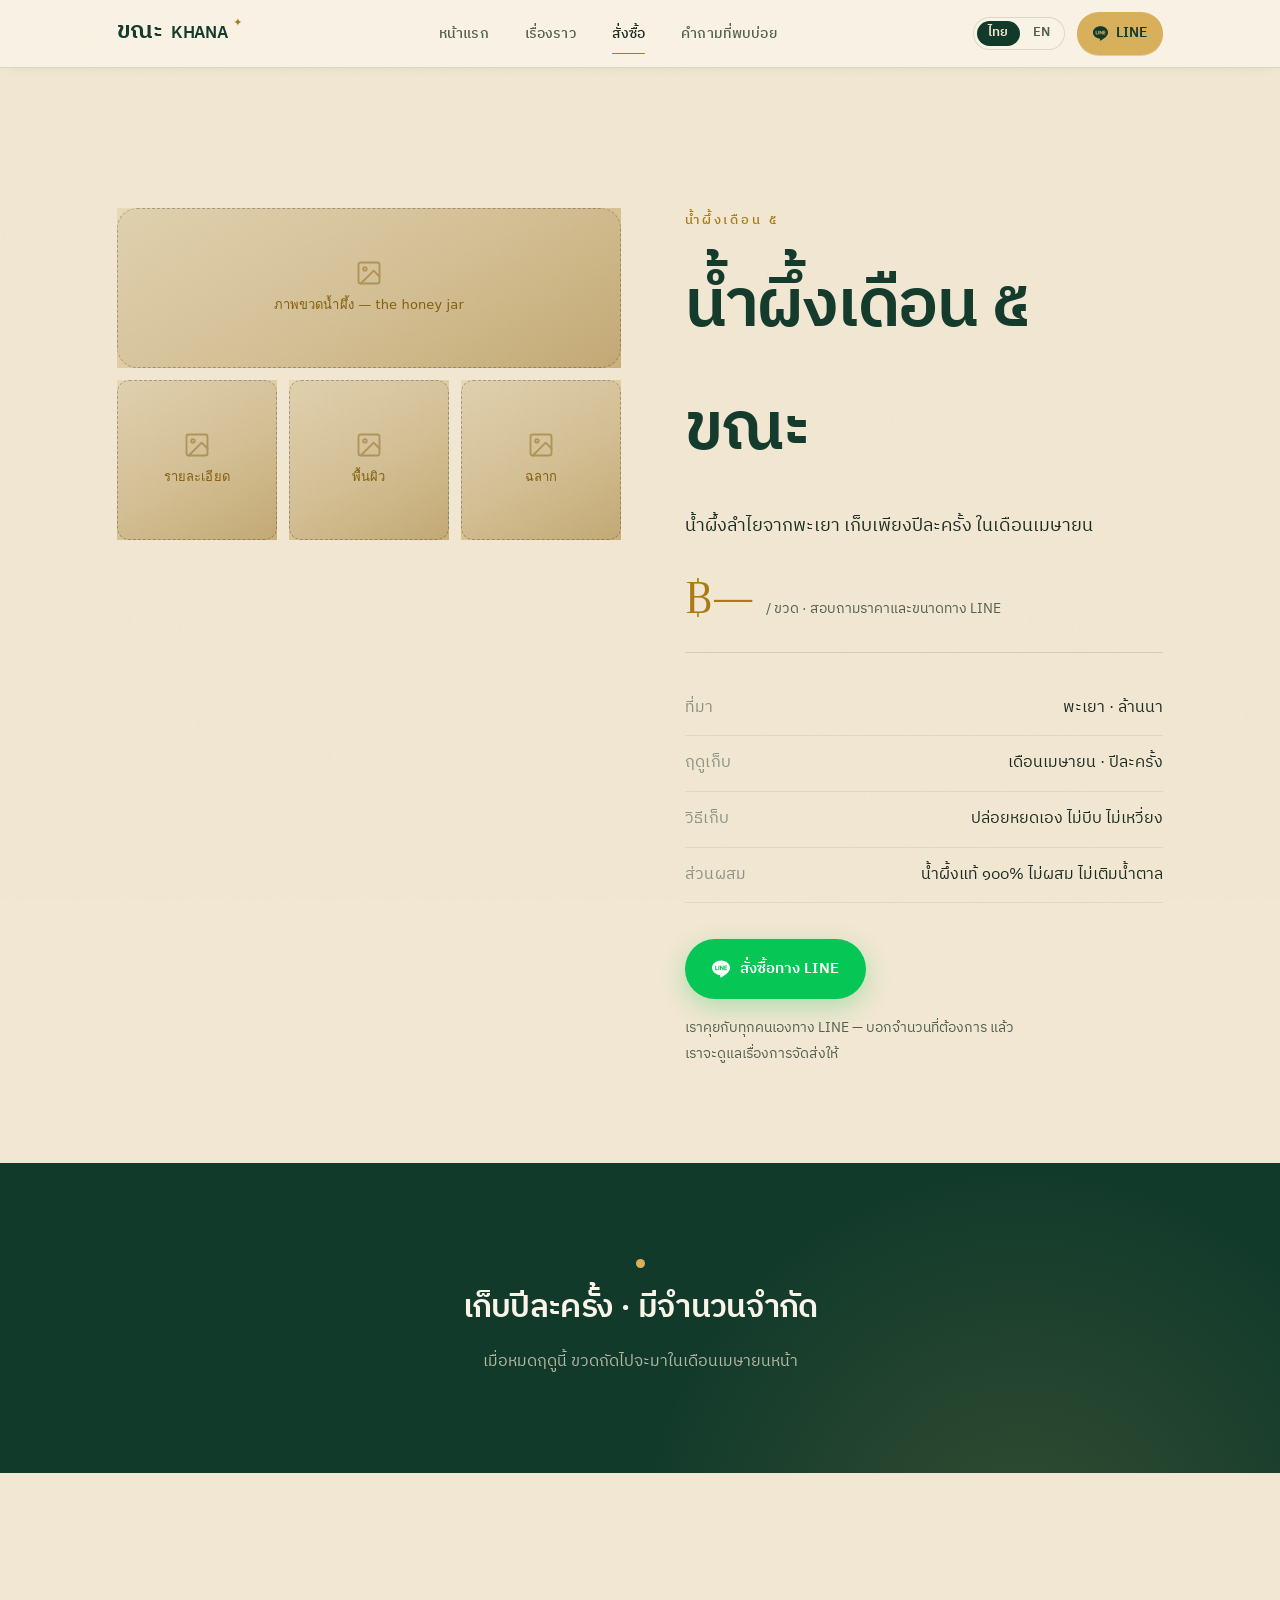
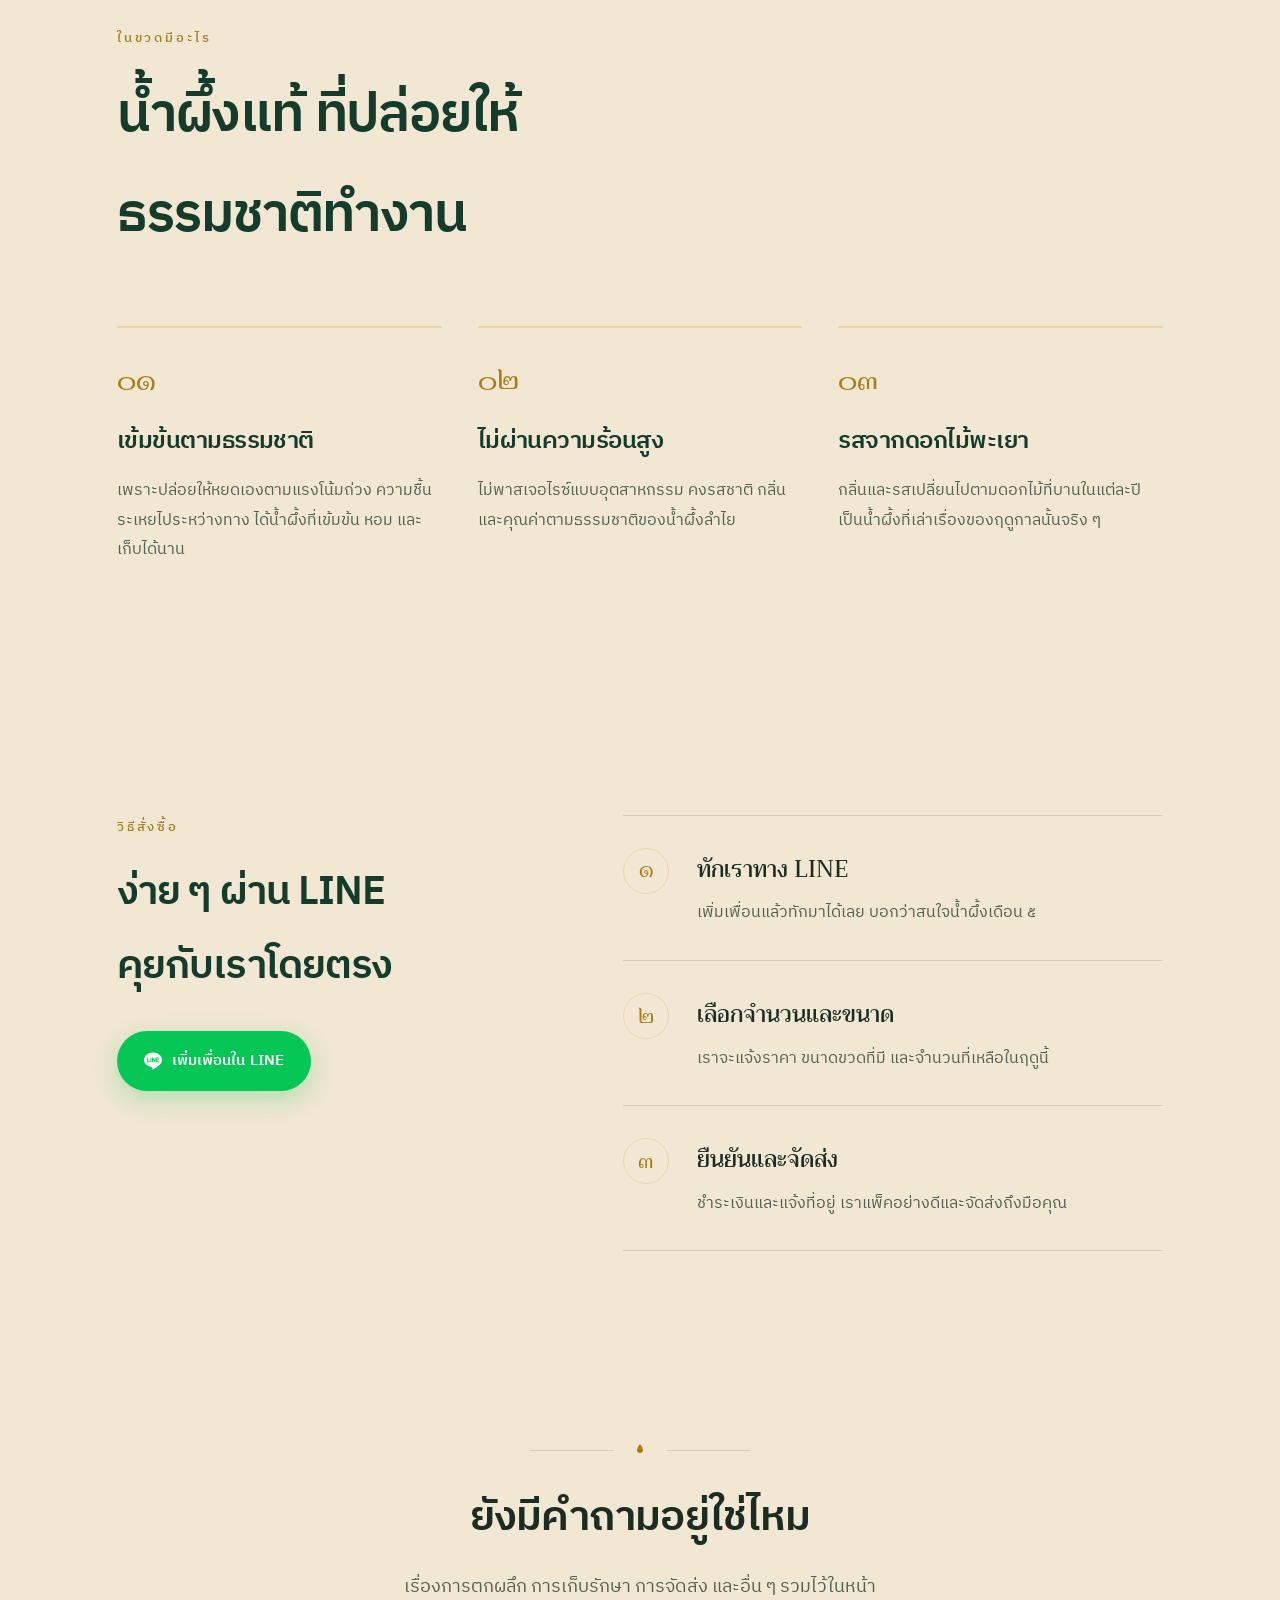
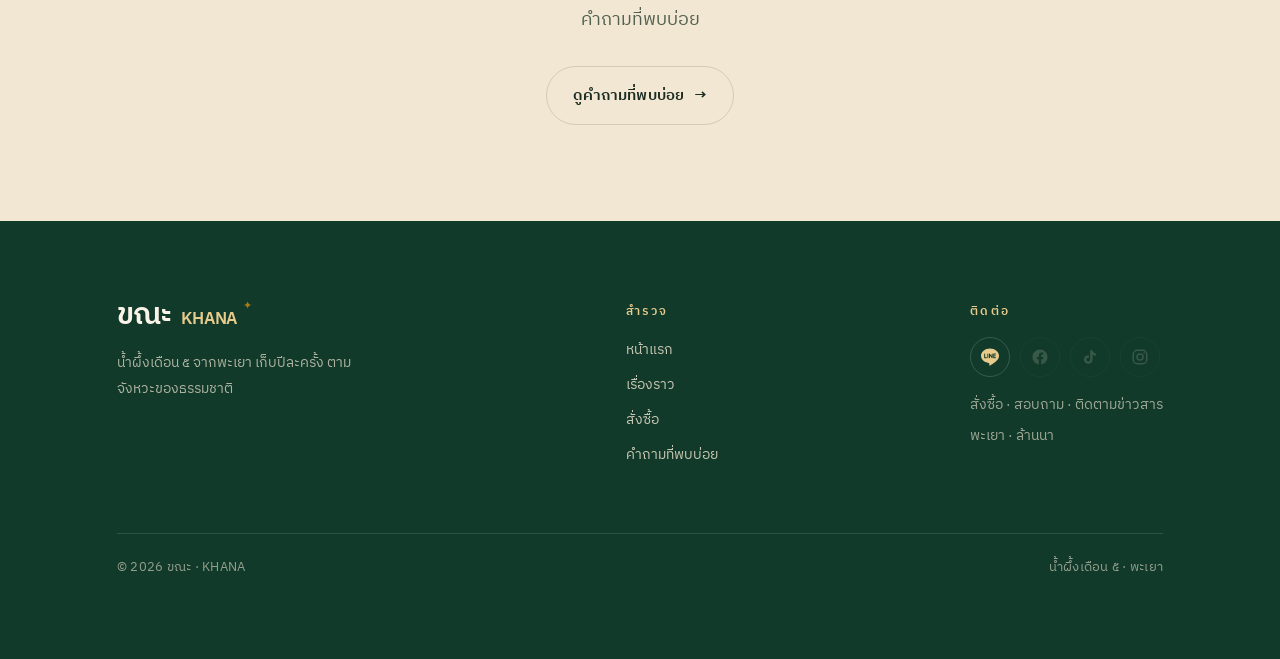
==== buy.html @ 100e1d92 "Add files via upload" ====
<!DOCTYPE html>
<html lang="th">
<head>
<meta charset="UTF-8">
<meta name="viewport" content="width=device-width, initial-scale=1.0">
<title>สั่งซื้อ · ขณะ KHANA — น้ำผึ้งเดือน ๕</title>
<meta name="description" content="สั่งซื้อน้ำผึ้งเดือน ๕ จากพะเยา เก็บปีละครั้ง มีจำนวนจำกัด สั่งซื้อทาง LINE">
<link rel="preconnect" href="https://fonts.googleapis.com">
<link rel="preconnect" href="https://fonts.gstatic.com" crossorigin>
<link href="https://fonts.googleapis.com/css2?family=Trirong:ital,wght@0,300;0,400;0,500;0,600;1,300;1,400&family=IBM+Plex+Sans+Thai:wght@300;400;500;600&family=Charmonman:wght@400;700&display=swap" rel="stylesheet">
<link rel="stylesheet" href="khana.css?v=7">
<script>(function(){try{var l=localStorage.getItem('khana-lang')||'th';document.documentElement.classList.add('lang-'+l);document.documentElement.lang=l;}catch(e){document.documentElement.classList.add('lang-th');}var _d=document.documentElement;_d.setAttribute('data-warmth','crafted');_d.setAttribute('data-voice','modern');if(!matchMedia('(prefers-reduced-motion: reduce)').matches){_d.className+=' pre';}})();</script>
<script src="image-slot.js"></script>
</head>
<body>

<!-- ───────────── Nav ───────────── -->
<header class="nav">
  <div class="nav__inner">
    <a class="brand" href="index.html" aria-label="ขณะ KHANA">
      <span class="brand__th">ขณะ</span>
      <span class="brand__en">KHANA</span>
      <span class="brand__spark" aria-hidden="true">✦</span>
    </a>

    <nav class="nav__links" aria-label="เมนูหลัก">
      <a class="nav__link" href="index.html"><span data-l="th">หน้าแรก</span><span data-l="en">Home</span></a>
      <a class="nav__link" href="story.html"><span data-l="th">เรื่องราว</span><span data-l="en">Story</span></a>
      <a class="nav__link" href="buy.html" aria-current="page"><span data-l="th">สั่งซื้อ</span><span data-l="en">Shop</span></a>
      <a class="nav__link" href="faq.html"><span data-l="th">คำถามที่พบบ่อย</span><span data-l="en">FAQ</span></a>
      <a class="nav__cta nav__cta--drawer" href="https://lin.ee/WtDLn9H" target="_blank" rel="noopener noreferrer">
        <svg width="15" height="15" viewBox="0 0 24 24" fill="currentColor" aria-hidden="true"><path d="M19.365 9.863c.349 0 .63.285.63.631 0 .345-.281.63-.63.63H17.61v1.125h1.755c.349 0 .63.283.63.63 0 .344-.281.629-.63.629h-2.386c-.345 0-.627-.285-.627-.63V8.108c0-.345.282-.63.63-.63h2.386c.346 0 .627.285.627.63 0 .349-.281.63-.63.63H17.61v1.125h1.755zm-3.855 3.016c0 .27-.174.51-.432.596-.064.021-.133.031-.199.031-.211 0-.391-.09-.51-.25l-2.443-3.317v2.94c0 .344-.279.629-.631.629-.346 0-.626-.285-.626-.629V8.108c0-.27.173-.51.43-.595.06-.023.136-.033.194-.033.195 0 .375.104.495.254l2.462 3.33V8.108c0-.345.282-.63.63-.63.345 0 .63.285.63.63v4.771zm-5.741 0c0 .344-.282.629-.631.629-.345 0-.627-.285-.627-.629V8.108c0-.345.282-.63.63-.63.346 0 .628.285.628.63v4.771zm-2.466.629H4.917c-.345 0-.63-.285-.63-.629V8.108c0-.345.285-.63.63-.63.348 0 .63.285.63.63v4.141h1.756c.348 0 .629.283.629.63 0 .344-.282.629-.629.629M24 10.314C24 4.943 18.615.572 12 .572S0 4.943 0 10.314c0 4.811 4.27 8.842 10.035 9.608.391.082.923.258 1.058.59.12.301.079.766.038 1.08l-.164 1.02c-.045.301-.24 1.186 1.049.645 1.291-.539 6.916-4.078 9.436-6.975C23.176 14.393 24 12.458 24 10.314"/></svg>
        LINE
      </a>
    </nav>

    <div class="nav__right">
      <div class="langtog" role="group" aria-label="เลือกภาษา / Language">
        <button class="langtog__btn" type="button" data-setlang="th" aria-pressed="true">ไทย</button>
        <button class="langtog__btn" type="button" data-setlang="en" aria-pressed="false">EN</button>
      </div>
      <a class="nav__cta nav__cta--bar" href="https://lin.ee/WtDLn9H" target="_blank" rel="noopener noreferrer">
        <svg width="15" height="15" viewBox="0 0 24 24" fill="currentColor" aria-hidden="true"><path d="M19.365 9.863c.349 0 .63.285.63.631 0 .345-.281.63-.63.63H17.61v1.125h1.755c.349 0 .63.283.63.63 0 .344-.281.629-.63.629h-2.386c-.345 0-.627-.285-.627-.63V8.108c0-.345.282-.63.63-.63h2.386c.346 0 .627.285.627.63 0 .349-.281.63-.63.63H17.61v1.125h1.755zm-3.855 3.016c0 .27-.174.51-.432.596-.064.021-.133.031-.199.031-.211 0-.391-.09-.51-.25l-2.443-3.317v2.94c0 .344-.279.629-.631.629-.346 0-.626-.285-.626-.629V8.108c0-.27.173-.51.43-.595.06-.023.136-.033.194-.033.195 0 .375.104.495.254l2.462 3.33V8.108c0-.345.282-.63.63-.63.345 0 .63.285.63.63v4.771zm-5.741 0c0 .344-.282.629-.631.629-.345 0-.627-.285-.627-.629V8.108c0-.345.282-.63.63-.63.346 0 .628.285.628.63v4.771zm-2.466.629H4.917c-.345 0-.63-.285-.63-.629V8.108c0-.345.285-.63.63-.63.348 0 .63.285.63.63v4.141h1.756c.348 0 .629.283.629.63 0 .344-.282.629-.629.629M24 10.314C24 4.943 18.615.572 12 .572S0 4.943 0 10.314c0 4.811 4.27 8.842 10.035 9.608.391.082.923.258 1.058.59.12.301.079.766.038 1.08l-.164 1.02c-.045.301-.24 1.186 1.049.645 1.291-.539 6.916-4.078 9.436-6.975C23.176 14.393 24 12.458 24 10.314"/></svg>
        LINE
      </a>
      <button class="nav__toggle" type="button" aria-label="เมนู / Menu" aria-expanded="false">
        <span></span><span></span><span></span>
      </button>
    </div>
  </div>
</header>

<main>

<!-- ───────────── Product ───────────── -->
<section class="section--tight product">
  <div class="wrap product__grid">
    <div class="product__media reveal">
      <image-slot id="buy-jar" shape="rounded" radius="20"
        placeholder="ภาพขวดน้ำผึ้ง — the honey jar"></image-slot>
      <div class="product__thumbs">
        <image-slot id="buy-t1" shape="rounded" radius="12" placeholder="รายละเอียด"></image-slot>
        <image-slot id="buy-t2" shape="rounded" radius="12" placeholder="พื้นผิว"></image-slot>
        <image-slot id="buy-t3" shape="rounded" radius="12" placeholder="ฉลาก"></image-slot>
      </div>
    </div>

    <div class="product__info reveal d1">
      <p class="kicker"><span data-l="th">น้ำผึ้งเดือน ๕</span><span data-l="en">Longan honey</span></p>
      <h1 class="product__name display"><span data-l="th">น้ำผึ้งเดือน ๕<br>ขณะ</span><span data-l="en">Month-five<br>longan honey</span></h1>
      <p class="product__sub"><span data-l="th">น้ำผึ้งลำไยจากพะเยา เก็บเพียงปีละครั้ง ในเดือนเมษายน</span><span data-l="en">Single-harvest wild honey from Phayao — gathered once a year, in April.</span></p>

      <div class="product__price">
        <span class="product__amt">฿—</span>
        <span class="product__unit"><span data-l="th">/ ขวด · สอบถามราคาและขนาดทาง LINE</span><span data-l="en">/ jar · ask for price &amp; sizes on LINE</span></span>
      </div>

      <ul class="product__facts">
        <li><span class="product__factlabel"><span data-l="th">ที่มา</span><span data-l="en">Origin</span></span><span class="product__factval"><span data-l="th">พะเยา · ล้านนา</span><span data-l="en">Phayao · Lanna</span></span></li>
        <li><span class="product__factlabel"><span data-l="th">ฤดูเก็บ</span><span data-l="en">Harvest</span></span><span class="product__factval"><span data-l="th">เดือนเมษายน · ปีละครั้ง</span><span data-l="en">April · once a year</span></span></li>
        <li><span class="product__factlabel"><span data-l="th">วิธีเก็บ</span><span data-l="en">Method</span></span><span class="product__factval"><span data-l="th">ปล่อยหยดเอง ไม่บีบ ไม่เหวี่ยง</span><span data-l="en">Gravity-dripped, never pressed</span></span></li>
        <li><span class="product__factlabel"><span data-l="th">ส่วนผสม</span><span data-l="en">Contents</span></span><span class="product__factval"><span data-l="th">น้ำผึ้งแท้ ๑๐๐% ไม่ผสม ไม่เติมน้ำตาล</span><span data-l="en">100% pure honey · nothing added</span></span></li>
      </ul>

      <div class="product__cta">
        <a class="btn btn--line" href="https://lin.ee/WtDLn9H" target="_blank" rel="noopener noreferrer">
          <svg width="18" height="18" viewBox="0 0 24 24" fill="currentColor" aria-hidden="true"><path d="M19.365 9.863c.349 0 .63.285.63.631 0 .345-.281.63-.63.63H17.61v1.125h1.755c.349 0 .63.283.63.63 0 .344-.281.629-.63.629h-2.386c-.345 0-.627-.285-.627-.63V8.108c0-.345.282-.63.63-.63h2.386c.346 0 .627.285.627.63 0 .349-.281.63-.63.63H17.61v1.125h1.755zm-3.855 3.016c0 .27-.174.51-.432.596-.064.021-.133.031-.199.031-.211 0-.391-.09-.51-.25l-2.443-3.317v2.94c0 .344-.279.629-.631.629-.346 0-.626-.285-.626-.629V8.108c0-.27.173-.51.43-.595.06-.023.136-.033.194-.033.195 0 .375.104.495.254l2.462 3.33V8.108c0-.345.282-.63.63-.63.345 0 .63.285.63.63v4.771zm-5.741 0c0 .344-.282.629-.631.629-.345 0-.627-.285-.627-.629V8.108c0-.345.282-.63.63-.63.346 0 .628.285.628.63v4.771zm-2.466.629H4.917c-.345 0-.63-.285-.63-.629V8.108c0-.345.285-.63.63-.63.348 0 .63.285.63.63v4.141h1.756c.348 0 .629.283.629.63 0 .344-.282.629-.629.629M24 10.314C24 4.943 18.615.572 12 .572S0 4.943 0 10.314c0 4.811 4.27 8.842 10.035 9.608.391.082.923.258 1.058.59.12.301.079.766.038 1.08l-.164 1.02c-.045.301-.24 1.186 1.049.645 1.291-.539 6.916-4.078 9.436-6.975C23.176 14.393 24 12.458 24 10.314"/></svg>
          <span data-l="th">สั่งซื้อทาง LINE</span><span data-l="en">Order on LINE</span>
        </a>
        <p class="product__note"><span data-l="th">เราคุยกับทุกคนเองทาง LINE — บอกจำนวนที่ต้องการ แล้วเราจะดูแลเรื่องการจัดส่งให้</span><span data-l="en">We talk with everyone ourselves on LINE — tell us how many you’d like and we’ll arrange delivery.</span></p>
      </div>
    </div>
  </div>
</section>

<!-- ───────────── Availability banner ───────────── -->
<section class="dark section--tight avail">
  <div class="wrap avail__inner reveal">
    <span class="avail__dot" aria-hidden="true"></span>
    <p class="avail__th"><span data-l="th">เก็บปีละครั้ง · มีจำนวนจำกัด</span><span data-l="en">Harvested once a year · strictly limited</span></p>
    <p class="avail__en"><span data-l="th">เมื่อหมดฤดูนี้ ขวดถัดไปจะมาในเดือนเมษายนหน้า</span><span data-l="en">When this season sells out, the next jars come next April.</span></p>
  </div>
</section>

<!-- ───────────── What's in the jar ───────────── -->
<section class="section jar">
  <div class="wrap">
    <div class="jar__head reveal">
      <p class="kicker"><span data-l="th">ในขวดมีอะไร</span><span data-l="en">In the jar</span></p>
      <h2 class="jar__title display"><span data-l="th">น้ำผึ้งแท้ ที่ปล่อยให้<br>ธรรมชาติทำงาน</span><span data-l="en">Pure honey, made by<br>letting nature work</span></h2>
    </div>
    <div class="jar__grid">
      <article class="jar__item reveal">
        <span class="jar__num">๐๑</span>
        <h3><span data-l="th">เข้มข้นตามธรรมชาติ</span><span data-l="en">Naturally concentrated</span></h3>
        <p><span data-l="th">เพราะปล่อยให้หยดเองตามแรงโน้มถ่วง ความชื้นระเหยไประหว่างทาง ได้น้ำผึ้งที่เข้มข้น หอม และเก็บได้นาน</span><span data-l="en">Because it drips on its own, moisture evaporates along the way — leaving honey that’s thick, fragrant, and keeps for a long time.</span></p>
      </article>
      <article class="jar__item reveal d1">
        <span class="jar__num">๐๒</span>
        <h3><span data-l="th">ไม่ผ่านความร้อนสูง</span><span data-l="en">No high heat</span></h3>
        <p><span data-l="th">ไม่พาสเจอไรซ์แบบอุตสาหกรรม คงรสชาติ กลิ่น และคุณค่าตามธรรมชาติของน้ำผึ้งลำไย</span><span data-l="en">Never industrially pasteurised — keeping the taste, aroma, and natural goodness of longan honey.</span></p>
      </article>
      <article class="jar__item reveal">
        <span class="jar__num">๐๓</span>
        <h3><span data-l="th">รสจากดอกไม้พะเยา</span><span data-l="en">The taste of Phayao’s flowers</span></h3>
        <p><span data-l="th">กลิ่นและรสเปลี่ยนไปตามดอกไม้ที่บานในแต่ละปี เป็นน้ำผึ้งที่เล่าเรื่องของฤดูกาลนั้นจริง ๆ</span><span data-l="en">Aroma and flavour shift with the flowers that bloom each year — honey that truly tells the story of its season.</span></p>
      </article>
    </div>
  </div>
</section>

<!-- ───────────── How to order ───────────── -->
<section class="section--tight how">
  <div class="wrap how__grid">
    <div class="how__head reveal">
      <p class="kicker"><span data-l="th">วิธีสั่งซื้อ</span><span data-l="en">How to order</span></p>
      <h2 class="how__title"><span data-l="th">ง่าย ๆ ผ่าน LINE<br>คุยกับเราโดยตรง</span><span data-l="en">Simple, over LINE —<br>talk to us directly</span></h2>
      <a class="btn btn--line how__btn" href="https://lin.ee/WtDLn9H" target="_blank" rel="noopener noreferrer">
        <svg width="18" height="18" viewBox="0 0 24 24" fill="currentColor" aria-hidden="true"><path d="M19.365 9.863c.349 0 .63.285.63.631 0 .345-.281.63-.63.63H17.61v1.125h1.755c.349 0 .63.283.63.63 0 .344-.281.629-.63.629h-2.386c-.345 0-.627-.285-.627-.63V8.108c0-.345.282-.63.63-.63h2.386c.346 0 .627.285.627.63 0 .349-.281.63-.63.63H17.61v1.125h1.755zm-3.855 3.016c0 .27-.174.51-.432.596-.064.021-.133.031-.199.031-.211 0-.391-.09-.51-.25l-2.443-3.317v2.94c0 .344-.279.629-.631.629-.346 0-.626-.285-.626-.629V8.108c0-.27.173-.51.43-.595.06-.023.136-.033.194-.033.195 0 .375.104.495.254l2.462 3.33V8.108c0-.345.282-.63.63-.63.345 0 .63.285.63.63v4.771zm-5.741 0c0 .344-.282.629-.631.629-.345 0-.627-.285-.627-.629V8.108c0-.345.282-.63.63-.63.346 0 .628.285.628.63v4.771zm-2.466.629H4.917c-.345 0-.63-.285-.63-.629V8.108c0-.345.285-.63.63-.63.348 0 .63.285.63.63v4.141h1.756c.348 0 .629.283.629.63 0 .344-.282.629-.629.629M24 10.314C24 4.943 18.615.572 12 .572S0 4.943 0 10.314c0 4.811 4.27 8.842 10.035 9.608.391.082.923.258 1.058.59.12.301.079.766.038 1.08l-.164 1.02c-.045.301-.24 1.186 1.049.645 1.291-.539 6.916-4.078 9.436-6.975C23.176 14.393 24 12.458 24 10.314"/></svg>
        <span data-l="th">เพิ่มเพื่อนใน LINE</span><span data-l="en">Add us on LINE</span>
      </a>
    </div>
    <ol class="how__steps">
      <li class="how__step reveal">
        <span class="how__stepnum">๑</span>
        <div><h4><span data-l="th">ทักเราทาง LINE</span><span data-l="en">Message us on LINE</span></h4><p class="how__steptext"><span data-l="th">เพิ่มเพื่อนแล้วทักมาได้เลย บอกว่าสนใจน้ำผึ้งเดือน ๕</span><span data-l="en">Add us as a friend and say hello — tell us you’re interested in the month-five honey.</span></p></div>
      </li>
      <li class="how__step reveal d1">
        <span class="how__stepnum">๒</span>
        <div><h4><span data-l="th">เลือกจำนวนและขนาด</span><span data-l="en">Choose quantity &amp; size</span></h4><p class="how__steptext"><span data-l="th">เราจะแจ้งราคา ขนาดขวดที่มี และจำนวนที่เหลือในฤดูนี้</span><span data-l="en">We’ll share the price, the jar sizes available, and how much is left this season.</span></p></div>
      </li>
      <li class="how__step reveal">
        <span class="how__stepnum">๓</span>
        <div><h4><span data-l="th">ยืนยันและจัดส่ง</span><span data-l="en">Confirm &amp; ship</span></h4><p class="how__steptext"><span data-l="th">ชำระเงินและแจ้งที่อยู่ เราแพ็คอย่างดีและจัดส่งถึงมือคุณ</span><span data-l="en">Pay and send your address — we pack with care and ship it to your door.</span></p></div>
      </li>
    </ol>
  </div>
</section>

<!-- ───────────── FAQ teaser ───────────── -->
<section class="section--tight faqcta">
  <div class="wrap faqcta__inner reveal">
    <div class="rule" style="width:min(220px,50%);margin-inline:auto;">
      <span class="rule__mark">
        <svg width="22" height="14" viewBox="0 0 22 14" fill="none" aria-hidden="true"><path d="M11 1c1.9 2.4 2.9 4.3 2.9 6A2.9 2.9 0 1 1 8.1 7c0-1.7 1-3.6 2.9-6Z" fill="#B5760F"/></svg>
      </span>
    </div>
    <h2 class="faqcta__title"><span data-l="th">ยังมีคำถามอยู่ใช่ไหม</span><span data-l="en">Still have questions?</span></h2>
    <p class="faqcta__text"><span data-l="th">เรื่องการตกผลึก การเก็บรักษา การจัดส่ง และอื่น ๆ รวมไว้ในหน้าคำถามที่พบบ่อย</span><span data-l="en">Crystallisation, storage, shipping and more — it’s all answered on our FAQ page.</span></p>
    <a class="btn btn--ghost" href="faq.html"><span data-l="th">ดูคำถามที่พบบ่อย</span><span data-l="en">Read the FAQ</span> <span class="arrow">→</span></a>
  </div>
</section>

</main>

<!-- ───────────── Footer ───────────── -->
<footer class="foot">
  <div class="wrap">
    <div class="foot__grid">
      <div class="foot__brand">
        <a class="brand" href="index.html"><span class="brand__th">ขณะ</span><span class="brand__en">KHANA</span><span class="brand__spark" aria-hidden="true">✦</span></a>
        <p class="foot__tag"><span data-l="th">น้ำผึ้งเดือน ๕ จากพะเยา เก็บปีละครั้ง ตามจังหวะของธรรมชาติ</span><span data-l="en">Month-five wild honey from Phayao — harvested once a year, to nature’s rhythm.</span></p>
      </div>
      <div class="foot__col">
        <h4><span data-l="th">สำรวจ</span><span data-l="en">Explore</span></h4>
        <a href="index.html"><span data-l="th">หน้าแรก</span><span data-l="en">Home</span></a>
        <a href="story.html"><span data-l="th">เรื่องราว</span><span data-l="en">Story</span></a>
        <a href="buy.html"><span data-l="th">สั่งซื้อ</span><span data-l="en">Shop</span></a>
        <a href="faq.html"><span data-l="th">คำถามที่พบบ่อย</span><span data-l="en">FAQ</span></a>
      </div>
      <div class="foot__col">
        <h4><span data-l="th">ติดต่อ</span><span data-l="en">Contact</span></h4>
        <div class="foot__social">
          <a href="https://lin.ee/WtDLn9H" target="_blank" rel="noopener noreferrer" aria-label="LINE">
            <svg viewBox="0 0 24 24" fill="currentColor" aria-hidden="true"><path d="M19.365 9.863c.349 0 .63.285.63.631 0 .345-.281.63-.63.63H17.61v1.125h1.755c.349 0 .63.283.63.63 0 .344-.281.629-.63.629h-2.386c-.345 0-.627-.285-.627-.63V8.108c0-.345.282-.63.63-.63h2.386c.346 0 .627.285.627.63 0 .349-.281.63-.63.63H17.61v1.125h1.755zm-3.855 3.016c0 .27-.174.51-.432.596-.064.021-.133.031-.199.031-.211 0-.391-.09-.51-.25l-2.443-3.317v2.94c0 .344-.279.629-.631.629-.346 0-.626-.285-.626-.629V8.108c0-.27.173-.51.43-.595.06-.023.136-.033.194-.033.195 0 .375.104.495.254l2.462 3.33V8.108c0-.345.282-.63.63-.63.345 0 .63.285.63.63v4.771zm-5.741 0c0 .344-.282.629-.631.629-.345 0-.627-.285-.627-.629V8.108c0-.345.282-.63.63-.63.346 0 .628.285.628.63v4.771zm-2.466.629H4.917c-.345 0-.63-.285-.63-.629V8.108c0-.345.285-.63.63-.63.348 0 .63.285.63.63v4.141h1.756c.348 0 .629.283.629.63 0 .344-.282.629-.629.629M24 10.314C24 4.943 18.615.572 12 .572S0 4.943 0 10.314c0 4.811 4.27 8.842 10.035 9.608.391.082.923.258 1.058.59.12.301.079.766.038 1.08l-.164 1.02c-.045.301-.24 1.186 1.049.645 1.291-.539 6.916-4.078 9.436-6.975C23.176 14.393 24 12.458 24 10.314"/></svg>
          </a>
          <a href="#" aria-label="Facebook" data-soon="true">
            <svg viewBox="0 0 24 24" fill="currentColor" aria-hidden="true"><path d="M22 12.06C22 6.5 17.52 2 12 2S2 6.5 2 12.06c0 5 3.66 9.15 8.44 9.94v-7.03H7.9v-2.9h2.54V9.85c0-2.5 1.49-3.89 3.78-3.89 1.09 0 2.24.2 2.24.2v2.46h-1.26c-1.24 0-1.63.77-1.63 1.56v1.88h2.78l-.44 2.9h-2.34V22c4.78-.79 8.44-4.94 8.44-9.94Z"/></svg>
          </a>
          <a href="#" aria-label="TikTok" data-soon="true">
            <svg viewBox="0 0 24 24" fill="currentColor" aria-hidden="true"><path d="M16.6 5.82A4.3 4.3 0 0 1 15.4 3h-3.13v12.43a2.59 2.59 0 1 1-2.59-2.59c.27 0 .53.04.78.12v-3.2a5.73 5.73 0 0 0-.78-.05A5.72 5.72 0 1 0 15.4 15.4V9.01a7.34 7.34 0 0 0 4.3 1.38V7.26a4.28 4.28 0 0 1-3.1-1.44Z"/></svg>
          </a>
          <a href="#" aria-label="Instagram" data-soon="true">
            <svg viewBox="0 0 24 24" fill="none" stroke="currentColor" stroke-width="2" aria-hidden="true"><rect x="3" y="3" width="18" height="18" rx="5.5"/><circle cx="12" cy="12" r="4"/><circle cx="17.4" cy="6.6" r="1.1" fill="currentColor" stroke="none"/></svg>
          </a>
        </div>
        <div class="foot__contact">
          <p><span data-l="th">สั่งซื้อ · สอบถาม · ติดตามข่าวสาร</span><span data-l="en">Order · ask · follow along</span></p>
          <p><span data-l="th">พะเยา · ล้านนา</span><span data-l="en">Phayao · Lanna, Thailand</span></p>
        </div>
      </div>
    </div>
    <div class="foot__base">
      <span>© 2026 ขณะ · KHANA</span>
      <span><span data-l="th">น้ำผึ้งเดือน ๕ · พะเยา</span><span data-l="en">Month-five honey · Phayao</span></span>
    </div>
  </div>
</footer>

<script src="khana.js"></script>
<style id="__om-edit-overrides"></style>
</body>
</html>
---- khana.css ----
/* ════════════════════════════════════════════════════════════
   KHANA · ขณะ — shared design system
   Warm cream paper · deep Lanna green ink · honey gold accent
   ════════════════════════════════════════════════════════════ */

:root {
  /* Paper / surfaces — cleaner, lighter ivory (Apple-bright, jar-matched) */
  --paper:      #F6F1E7;   /* main background — light ivory */
  --paper-deep: #EFE7D7;   /* recessed panel */
  --cream-hi:   #FCFAF4;   /* lifted card / highlight */

  /* Ink — deep Lanna green carries the brand */
  --forest:     #123A2B;   /* darkest green — dark sections (jar green) */
  --forest-2:   #194A37;
  --green-head: #143B2C;   /* headings on ivory — green, not black */
  --ink:        #1B2C22;   /* headings on cream */
  --ink-soft:   #51604F;   /* secondary text */
  --ink-faint:  #8A9484;   /* captions / labels */

  /* Honey / gold — matched to the label's antique gold */
  --honey:      #A97B16;   /* gold accent on light (legible for labels/links) */
  --honey-deep: #845E0C;
  --gold:       #D8B05B;   /* warm gold on dark green (jar gold) */
  --gold-soft:  #E6CB8C;

  /* Functional */
  --line-green: #06C755;
  --hairline:   rgba(27,44,34,0.14);
  --hairline-2: rgba(27,44,34,0.08);
  --gold-line:  rgba(216,176,91,0.34);

  /* Type */
  --serif: 'Trirong', Georgia, 'Times New Roman', serif;
  --sans:  'IBM Plex Sans Thai', 'IBM Plex Sans', system-ui, -apple-system, sans-serif;
  --script:'Charmonman', cursive;

  /* Rhythm */
  --nav-h: 68px;
  --edge: clamp(20px, 6vw, 80px);
  --maxw: 1200px;
}

*, *::before, *::after { box-sizing: border-box; margin: 0; padding: 0; }

html {
  font-size: 16px;
  -webkit-text-size-adjust: 100%;
  scroll-behavior: smooth;
}

body {
  background: var(--paper);
  color: var(--ink);
  font-family: var(--sans);
  font-weight: 400;
  line-height: 1.7;
  -webkit-font-smoothing: antialiased;
  text-rendering: optimizeLegibility;
  overflow-x: hidden;
  position: relative;
}

/* Subtle paper grain — very faint (Apple-smooth, not crafty) */
body::after {
  content: '';
  position: fixed;
  inset: 0;
  pointer-events: none;
  z-index: 9;
  opacity: 0.35;
  mix-blend-mode: multiply;
  background-image: url("data:image/svg+xml,%3Csvg viewBox='0 0 240 240' xmlns='http://www.w3.org/2000/svg'%3E%3Cfilter id='n'%3E%3CfeTurbulence type='fractalNoise' baseFrequency='0.9' numOctaves='4' stitchTiles='stitch'/%3E%3C/filter%3E%3Crect width='100%25' height='100%25' filter='url(%23n)' opacity='0.025'/%3E%3C/svg%3E");
}

img { max-width: 100%; display: block; }
a { color: inherit; text-decoration: none; }

/* ───────────── Typography ───────────── */
.kicker {
  font-family: var(--sans);
  font-size: clamp(11px, 1.1vw, 13px);
  font-weight: 500;
  letter-spacing: 0.22em;
  text-transform: uppercase;
  color: var(--honey);
}
.kicker--light { color: var(--gold-soft); }

h1, h2, h3 {
  font-family: var(--serif);
  font-weight: 500;
  line-height: 1.08;
  letter-spacing: -0.01em;
  color: var(--green-head);
}

.display {
  font-family: var(--serif);
  font-weight: 500;
  line-height: 0.98;
  letter-spacing: -0.02em;
}

.lede {
  font-family: var(--serif);
  font-weight: 300;
  font-size: clamp(20px, 2.8vw, 30px);
  line-height: 1.5;
  letter-spacing: -0.01em;
  color: var(--ink);
}

.en { /* small english translation line */
  font-family: var(--sans);
  font-weight: 400;
  color: var(--ink-soft);
  letter-spacing: 0.01em;
}

em { font-style: italic; color: var(--honey); }

/* Thai body tends to need a touch more line-height */
:lang(th), [lang="th"] { line-height: 1.85; }

/* ───────────── Layout ───────────── */
.wrap { width: 100%; max-width: var(--maxw); margin-inline: auto; padding-inline: var(--edge); }
.section { padding-block: clamp(72px, 12vw, 160px); }
.section--tight { padding-block: clamp(48px, 8vw, 96px); }

.measure { max-width: 38ch; }
.measure-wide { max-width: 60ch; }

/* ───────────── Nav ───────────── */
.nav {
  position: sticky;
  top: 0;
  z-index: 50;
  height: var(--nav-h);
  display: flex;
  align-items: center;
  background: color-mix(in srgb, var(--cream-hi) 86%, transparent);
  backdrop-filter: saturate(1.4) blur(16px);
  -webkit-backdrop-filter: saturate(1.4) blur(16px);
  border-bottom: 1px solid var(--hairline);
  box-shadow: 0 4px 16px -10px rgba(16,51,40,0.16);
  transition: box-shadow 0.3s ease, background 0.3s ease, border-color 0.3s ease;
}
/* Detaches further from the body once the page scrolls */
.nav--scrolled {
  background: color-mix(in srgb, var(--cream-hi) 95%, transparent);
  box-shadow: 0 8px 28px -10px rgba(16,51,40,0.22), 0 1px 0 var(--gold-line);
}
.nav__inner {
  width: 100%; max-width: var(--maxw); margin-inline: auto;
  padding-inline: var(--edge);
  display: flex; align-items: center; justify-content: space-between;
  gap: 20px;
}
.brand {
  display: inline-flex; align-items: baseline; gap: 9px;
  text-decoration: none;
}
.brand__th {
  font-family: var(--serif); font-weight: 500;
  font-size: 24px; color: var(--green-head); line-height: 1;
}
.brand__en {
  font-family: var(--serif); font-weight: 500;
  font-size: 17px; letter-spacing: 0.16em; color: var(--green-head);
  text-transform: none; position: relative;
}
/* brand sparkle — the ✦ flourish from the label */
.brand__spark { color: var(--honey); font-size: 11px; align-self: flex-start; margin-left: -3px; line-height: 1; }
.nav__links { display: flex; align-items: center; gap: clamp(18px, 3vw, 36px); }
.nav__link {
  font-family: var(--sans); font-size: 14px; font-weight: 500;
  color: var(--ink-soft); letter-spacing: 0.01em;
  position: relative; padding-block: 6px; white-space: nowrap;
  transition: color 0.25s ease;
}
.nav__link:hover { color: var(--ink); }
.nav__link[aria-current="page"] { color: var(--ink); }
.nav__link[aria-current="page"]::after {
  content: ''; position: absolute; left: 0; right: 0; bottom: -2px;
  height: 1.5px; background: var(--honey); border-radius: 2px;
}
.nav__cta {
  display: inline-flex; align-items: center; gap: 8px;
  font-size: 13.5px; font-weight: 600; color: var(--forest);
  padding: 9px 16px; border-radius: 999px;
  background: var(--gold);
  box-shadow: 0 1px 0 rgba(140,90,12,0.25);
  transition: transform 0.2s ease, filter 0.2s ease;
}
.nav__cta:hover { filter: brightness(1.05); transform: translateY(-1px); }

/* Right cluster: language toggle + cta + hamburger */
.nav__right { display: flex; align-items: center; gap: 12px; flex: 0 0 auto; }
.langtog {
  display: inline-flex; align-items: center; gap: 2px;
  padding: 3px; border-radius: 999px;
  border: 1px solid var(--hairline);
  background: color-mix(in srgb, var(--cream-hi) 55%, transparent);
}
.langtog__btn {
  font-family: var(--sans); font-size: 12.5px; font-weight: 600;
  letter-spacing: 0.02em; color: var(--ink-soft);
  background: none; border: none; cursor: pointer;
  padding: 6px 11px; border-radius: 999px; line-height: 1;
}
.langtog__btn:hover { color: var(--ink); }
.langtog__btn[aria-pressed="true"] { background: var(--forest); color: var(--paper); }
.nav__cta--drawer { display: none; }

/* Language-aware visibility — only one language renders at a time */
html.lang-en [data-l="th"], html.lang-th [data-l="en"] { display: none !important; }

/* ───────────── Buttons ───────────── */
.btn {
  display: inline-flex; align-items: center; justify-content: center; gap: 10px;
  font-family: var(--sans); font-weight: 600; font-size: 15px;
  letter-spacing: 0.005em;
  padding: 15px 26px; border-radius: 999px;
  cursor: pointer; border: 1px solid transparent;
  transition: transform 0.2s ease, background 0.25s ease, border-color 0.25s ease, color 0.25s ease;
  min-height: 52px;
}
.btn:hover { transform: translateY(-2px); }
.btn:active { transform: translateY(0); }

.btn--line { background: var(--line-green); color: #fff; box-shadow: 0 8px 24px rgba(6,199,87,0.28); }
.btn--line:hover { box-shadow: 0 12px 30px rgba(6,199,87,0.34); }

.btn--solid { background: var(--forest); color: var(--paper); }
.btn--solid:hover { background: var(--forest-2); }

.btn--ghost { background: transparent; color: var(--ink); border-color: var(--hairline); }
.btn--ghost:hover { border-color: var(--ink); background: color-mix(in srgb, var(--ink) 5%, transparent); }

.btn--gold { background: var(--gold); color: var(--forest); }
.btn--gold:hover { filter: brightness(1.05); }

.btn .arrow { transition: transform 0.25s ease; }
.btn:hover .arrow { transform: translateX(4px); }

/* Text link with arrow */
.tlink {
  display: inline-flex; align-items: center; gap: 8px;
  font-weight: 600; font-size: 15px; color: var(--honey);
}
.tlink .arrow { transition: transform 0.25s ease; }
.tlink:hover .arrow { transform: translateX(4px); }

/* ───────────── Image slots / photos ───────────── */
image-slot {
  --slot-bg: linear-gradient(150deg, #E9D9B6, #DCC79A 55%, #CBB079);
  background: var(--slot-bg);
  color: var(--honey-deep);
  display: block;
}
.photo-cap {
  font-family: var(--sans); font-size: 12px; font-weight: 500;
  letter-spacing: 0.04em; color: var(--ink-faint); margin-top: 12px;
}

/* ───────────── Dark (forest) section ───────────── */
.dark {
  background: var(--forest);
  color: var(--paper);
  position: relative;
  overflow: hidden;
}
.dark h1, .dark h2, .dark h3 { color: var(--cream-hi); }
.dark .lede { color: color-mix(in srgb, var(--paper) 92%, transparent); }
.dark em { color: var(--gold-soft); }
/* warm honey light glow */
.dark::before {
  content: ''; position: absolute; pointer-events: none;
  width: 80vw; height: 80vw; max-width: 900px; max-height: 900px;
  top: -20%; right: -15%;
  background: radial-gradient(circle, rgba(216,174,84,0.16), transparent 60%);
  z-index: 0;
}
.dark > * { position: relative; z-index: 1; }

/* ───────────── Hairline rule with mark ───────────── */
.rule { display: flex; align-items: center; gap: 16px; }
.rule::before, .rule::after { content: ''; height: 1px; background: var(--hairline); flex: 1; }
.rule__mark { color: var(--honey); flex: 0 0 auto; display: inline-flex; }

/* ───────────── Footer ───────────── */
.foot { background: var(--forest); color: var(--paper); padding-block: clamp(48px, 7vw, 80px); }
.foot a { color: var(--gold-soft); }
.foot__grid {
  display: flex; flex-wrap: wrap; gap: 32px 48px;
  justify-content: space-between; align-items: flex-start;
}
.foot__brand .brand__th { color: var(--cream-hi); font-size: 30px; }
.foot__brand .brand__en { color: var(--gold-soft); }
.foot__tag { color: color-mix(in srgb, var(--paper) 70%, transparent); margin-top: 14px; max-width: 32ch; font-size: 14px; }
.foot__col h4 { font-family: var(--sans); font-size: 12px; font-weight: 600; letter-spacing: 0.18em; text-transform: uppercase; color: var(--gold-soft); margin-bottom: 14px; }
.foot__col a, .foot__col p { display: block; font-size: 14px; color: color-mix(in srgb, var(--paper) 82%, transparent); margin-bottom: 9px; transition: color 0.2s; }
.foot__col a:hover { color: var(--cream-hi); }
.foot__social { display: flex; gap: 10px; margin-top: 4px; }
.foot__social a {
  display: inline-flex; align-items: center; justify-content: center;
  width: 40px; height: 40px; border-radius: 50%; margin: 0;
  border: 1px solid rgba(255,255,255,0.16);
  color: var(--gold-soft);
  transition: background 0.22s ease, color 0.22s ease, border-color 0.22s ease, transform 0.22s ease;
}
.foot__social a:hover { background: var(--gold); color: var(--forest); border-color: var(--gold); transform: translateY(-2px); }
.foot__social svg { width: 18px; height: 18px; }

/* Unavailable social icons — greyed out until a real link is added.
   Remove data-soon (and set a real href) to re-enable. */
.foot__social a[data-soon] {
  opacity: 0.32;
  color: color-mix(in srgb, var(--paper) 55%, transparent);
  border-color: rgba(255,255,255,0.10);
  cursor: pointer;
}
.foot__social a[data-soon]:hover {
  opacity: 0.5;
  background: transparent;
  color: color-mix(in srgb, var(--paper) 70%, transparent);
  border-color: rgba(255,255,255,0.18);
  transform: none;
}

/* "Coming soon" toast */
.khana-toast {
  position: fixed; left: 50%; bottom: 32px; transform: translateX(-50%) translateY(10px);
  z-index: 200; pointer-events: none;
  background: var(--forest-2); color: var(--gold-soft);
  font-family: var(--sans); font-size: 14px; font-weight: 500;
  letter-spacing: 0.01em;
  padding: 12px 22px; border-radius: 999px;
  border: 1px solid var(--gold-line);
  box-shadow: 0 12px 30px rgba(16,51,40,0.28);
  opacity: 0; transition: opacity 0.28s ease, transform 0.28s ease;
}
.khana-toast.show { opacity: 1; transform: translateX(-50%) translateY(0); }
@media (prefers-reduced-motion: reduce) { .khana-toast { transition: opacity 0.01ms; } }
.foot__contact { margin-top: 16px; }
.foot__contact p { font-size: 13.5px; color: color-mix(in srgb, var(--paper) 64%, transparent); margin-bottom: 6px; }
.foot__base {
  margin-top: clamp(36px, 6vw, 56px); padding-top: 22px;
  border-top: 1px solid rgba(255,255,255,0.12);
  display: flex; flex-wrap: wrap; gap: 12px 24px; justify-content: space-between;
  font-size: 12.5px; color: color-mix(in srgb, var(--paper) 58%, transparent);
  letter-spacing: 0.02em;
}

/* ───────────── Reveal on scroll (fail-open) ───────────── */
/* Visible by default. Hidden start-state applies only while html.pre is set
   AND the element hasn't entered. A startup probe removes the effect if the
   animation clock is frozen, so content is never stuck invisible. */
@keyframes __probe { from { opacity: 0; } to { opacity: 1; } }
.reveal {
  opacity: 1; transform: none;
  transition: opacity 0.85s cubic-bezier(0.2,0.7,0.2,1), transform 0.85s cubic-bezier(0.2,0.7,0.2,1);
}
html.pre .reveal:not(.in) { opacity: 0; transform: translateY(20px); }
.reveal.d1 { transition-delay: 0.08s; }
.reveal.d2 { transition-delay: 0.16s; }
.reveal.d3 { transition-delay: 0.24s; }
.reveal.d4 { transition-delay: 0.32s; }

/* ───────────── Mobile nav ───────────── */
.nav__toggle { display: none; }

@media (max-width: 640px) {
  :root { --nav-h: 60px; }
  .nav__links {
    position: fixed; inset: var(--nav-h) 0 auto 0;
    flex-direction: column; align-items: stretch; gap: 0;
    background: var(--paper);
    border-bottom: 1px solid var(--hairline);
    padding: 8px var(--edge) 20px;
    transform: translateY(-130%);
    transition: transform 0.4s cubic-bezier(0.4,0,0.2,1);
    box-shadow: 0 20px 40px rgba(16,51,40,0.12);
  }
  .nav__links.open { transform: translateY(0); }
  .nav__link { padding: 14px 0; font-size: 17px; border-bottom: 1px solid var(--hairline-2); }
  .nav__link[aria-current="page"]::after { display: none; }
  .nav__cta--bar { display: none; }
  .nav__cta--drawer { display: inline-flex; align-self: flex-start; margin-top: 16px; }
  .langtog__btn { padding: 6px 9px; font-size: 12px; }
  .nav__toggle {
    display: inline-flex; flex-direction: column; gap: 5px;
    background: none; border: none; cursor: pointer; padding: 8px; margin-right: -8px;
  }
  .nav__toggle span { width: 22px; height: 1.6px; background: var(--ink); border-radius: 2px; transition: transform 0.3s, opacity 0.3s; }
  .nav__toggle.open span:nth-child(1) { transform: translateY(6.6px) rotate(45deg); }
  .nav__toggle.open span:nth-child(2) { opacity: 0; }
  .nav__toggle.open span:nth-child(3) { transform: translateY(-6.6px) rotate(-45deg); }
}

/* ═════════════ HOME ═════════════ */
.brand__mark { display: inline-flex; align-items: center; }

/* Hero */
.hero__inner { text-align: center; padding-top: clamp(44px, 9vw, 104px); }
.hero__word {
  font-size: clamp(110px, 26vw, 320px);
  color: var(--green-head); line-height: 0.86;
  margin-top: clamp(18px, 3vw, 34px);
  position: relative; display: inline-block;
}
/* sparkle flourish on the hero wordmark, like the label */
.hero__word .spark {
  position: absolute; top: 0.04em; right: -0.42em;
  font-size: 0.2em; color: var(--honey); line-height: 1;
}
html.lang-en .hero__word { font-size: clamp(60px, 16vw, 188px); letter-spacing: -0.03em; }
.hero__en {
  font-family: var(--sans); font-weight: 500;
  font-size: clamp(12px, 1.4vw, 16px);
  letter-spacing: 0.1em; color: var(--honey);
  margin-top: 18px;
}
.hero__tag { margin-top: clamp(28px, 5vw, 48px); font-weight: 400; line-height: 1.3; }
/* Hero language spans must never inherit the global Thai 1.85 body line-height */
.hero [data-l] { line-height: inherit; }
.hero__tagen { margin-top: 8px; font-size: clamp(14px, 1.5vw, 17px); }
.hero__cta {
  margin-top: clamp(30px, 4vw, 44px);
  display: flex; gap: 14px; justify-content: center; flex-wrap: wrap;
}
.hero__media { margin-top: clamp(56px, 9vw, 120px); }
.hero__media image-slot { width: 100%; aspect-ratio: 16 / 7; min-height: 220px; }

/* ─── Green tagline ribbon (label echo) ─── */
.ribbon {
  background: var(--forest);
  color: var(--gold);
  text-align: center;
  padding-block: clamp(26px, 4vw, 44px);
}
.ribbon__spark { color: var(--gold); font-size: 0.7em; vertical-align: 0.18em; margin-inline: 0.7em; opacity: 0.9; }
.ribbon__text {
  font-family: var(--serif); font-weight: 400; font-style: italic;
  font-size: clamp(18px, 2.6vw, 30px);
  letter-spacing: 0.01em; color: var(--gold-soft);
}
html.lang-en .ribbon__text { font-style: italic; text-transform: uppercase; letter-spacing: 0.22em; font-style: normal; font-size: clamp(13px, 1.8vw, 19px); font-weight: 500; }

/* Meaning */
.meaning__grid {
  display: grid; grid-template-columns: minmax(0, 190px) 1fr;
  gap: clamp(20px, 5vw, 72px); align-items: start;
}
.meaning__statement {
  font-size: clamp(26px, 4vw, 48px); font-weight: 400; line-height: 1.24;
  letter-spacing: -0.01em; color: var(--green-head);
}
.meaning__en {
  margin-top: clamp(22px, 3vw, 32px); max-width: 60ch;
  font-size: clamp(15px, 1.5vw, 18px); line-height: 1.75;
}
.meaning__en strong { color: var(--ink); font-weight: 600; }

/* Differentiators */
.diff__grid {
  display: grid; grid-template-columns: minmax(0, 320px) 1fr;
  gap: clamp(28px, 6vw, 84px); align-items: start;
}
.diff__head { position: sticky; top: calc(var(--nav-h) + 32px); }
.diff__title { font-size: clamp(28px, 3.4vw, 44px); margin-top: 16px; line-height: 1.1; }
.diff__subtitle { margin-top: 16px; font-size: 16px; max-width: 30ch; }
.diff__list { list-style: none; }
.diff__item {
  display: grid; grid-template-columns: auto 1fr; gap: clamp(16px, 3vw, 40px);
  padding-block: clamp(26px, 3.6vw, 42px); border-top: 1px solid var(--hairline);
}
.diff__item:last-child { border-bottom: 1px solid var(--hairline); }
.diff__num { font-family: var(--serif); font-weight: 400; font-size: clamp(22px, 2.4vw, 32px); color: var(--honey); line-height: 1; padding-top: 4px; }
.diff__body h3 { font-size: clamp(20px, 2.2vw, 28px); font-weight: 500; }
.diff__en { color: var(--ink-faint); font-size: 13px; letter-spacing: 0.03em; margin-top: 5px; }
.diff__text { margin-top: 13px; max-width: 50ch; color: var(--ink-soft); font-size: clamp(15px, 1.4vw, 16.5px); }

/* Poem (dark) */
.poem__inner { text-align: center; max-width: 920px; margin-inline: auto; }
.poem__lines { font-size: clamp(38px, 7vw, 92px); font-weight: 400; margin-top: 22px; color: var(--cream-hi); }
.poem__dot { color: var(--gold); margin-inline: 0.34em; font-weight: 300; }
.poem__sub { margin-top: clamp(24px, 3vw, 34px); font-weight: 400; }
.poem__en { margin-top: 18px; font-size: clamp(14px, 1.5vw, 17px); color: color-mix(in srgb, var(--paper) 66%, transparent); line-height: 1.7; }

/* Story teaser */
.teaser__grid { display: grid; grid-template-columns: 0.9fr 1.1fr; gap: clamp(28px, 5vw, 76px); align-items: center; }
.teaser__media image-slot { width: 100%; aspect-ratio: 4 / 5; }
.teaser__quote { margin-top: 16px; font-weight: 400; }
.teaser__en { margin-top: 18px; max-width: 46ch; font-size: clamp(15px, 1.5vw, 17px); }
.teaser__text .tlink { margin-top: 26px; }

/* CTA */
.cta__inner { text-align: center; max-width: 780px; margin-inline: auto; }
.cta__title { font-size: clamp(30px, 4.6vw, 60px); font-weight: 500; margin-top: 26px; line-height: 1.05; }
.cta__en { margin-top: 18px; font-size: clamp(15px, 1.6vw, 19px); max-width: 50ch; margin-inline: auto; color: var(--ink-soft); }
.cta__btns { margin-top: 36px; display: flex; gap: 14px; justify-content: center; flex-wrap: wrap; }

@media (max-width: 860px) {
  .meaning__grid,
  .diff__grid,
  .teaser__grid { grid-template-columns: 1fr; }
  .diff__head { position: static; }
  .meaning__grid > .kicker { margin-bottom: 4px; }
  .teaser__media { order: -1; max-width: 440px; }
}

@media (max-width: 480px) {
  .diff__item { grid-template-columns: 1fr; gap: 6px; }
  .diff__num { padding-top: 0; }
}

/* ═════════════ STORY ═════════════ */
.story-head__inner { max-width: 920px; padding-top: clamp(28px, 5vw, 56px); }
.story-head__title { font-size: clamp(44px, 8vw, 104px); margin-top: 20px; color: var(--green-head); }
.story-head__sub { margin-top: clamp(22px, 3vw, 32px); max-width: 46ch; font-size: clamp(16px, 1.7vw, 20px); }

.founder__grid {
  display: grid; grid-template-columns: 0.85fr 1.15fr;
  gap: clamp(28px, 5vw, 72px); align-items: center;
}
.founder__media image-slot { width: 100%; aspect-ratio: 4 / 5; }
.founder__quote { border-left: 2px solid var(--gold-line); padding-left: clamp(20px, 3vw, 40px); }
.founder__th { font-weight: 400; font-size: clamp(22px, 2.8vw, 34px); }
.founder__en { margin-top: 20px; font-size: clamp(15px, 1.6vw, 18px); max-width: 44ch; }
.founder__cite { display: block; margin-top: 22px; font-family: var(--sans); font-style: normal; font-size: 13px; letter-spacing: 0.04em; color: var(--ink-faint); }

.prose { max-width: 720px; margin-inline: auto; text-align: center; }
.prose__h { font-size: clamp(28px, 4vw, 46px); font-weight: 400; margin-top: 18px; line-height: 1.2; }
.prose__p { margin-top: clamp(20px, 3vw, 28px); font-size: clamp(16px, 1.7vw, 19px); line-height: 1.85; color: var(--ink-soft); }
.prose__p.en strong { color: var(--ink); font-weight: 600; }

.story-wide { margin-block: clamp(36px, 6vw, 80px); }
.story-wide image-slot { width: 100%; aspect-ratio: 16 / 8; min-height: 240px; }

.why__head { max-width: 640px; }
.why__title { font-size: clamp(30px, 4.4vw, 56px); margin-top: 16px; }
.why__grid {
  margin-top: clamp(36px, 5vw, 60px);
  display: grid; grid-template-columns: 1fr 1fr; gap: 1px;
  background: var(--hairline); border: 1px solid var(--hairline);
}
.why__item { background: var(--paper); padding: clamp(26px, 3.4vw, 44px); }
.why__label { display: block; font-family: var(--sans); font-size: 12px; font-weight: 600; letter-spacing: 0.14em; text-transform: uppercase; color: var(--honey); margin-bottom: 14px; }
.why__text { font-size: clamp(15px, 1.5vw, 17px); color: var(--ink-soft); line-height: 1.8; }

@media (max-width: 860px) {
  .founder__grid { grid-template-columns: 1fr; }
  .founder__media { max-width: 420px; }
  .why__grid { grid-template-columns: 1fr; }
}

/* ═════════════ BUY ═════════════ */
.product__grid {
  display: grid; grid-template-columns: 1fr 1fr;
  gap: clamp(28px, 5vw, 72px); align-items: start;
  padding-top: clamp(20px, 4vw, 44px);
}
.product__media { position: sticky; top: calc(var(--nav-h) + 28px); }
.product__media > image-slot { width: 100%; aspect-ratio: 4 / 5; }
.product__thumbs { display: grid; grid-template-columns: repeat(3, 1fr); gap: 12px; margin-top: 12px; }
.product__thumbs image-slot { width: 100%; aspect-ratio: 1; }

.product__name { font-size: clamp(38px, 5.2vw, 68px); margin-top: 14px; color: var(--green-head); }
.product__sub { margin-top: 18px; font-size: clamp(15px, 1.6vw, 18px); max-width: 40ch; }
.product__price { display: flex; align-items: baseline; gap: 12px; flex-wrap: wrap; margin-top: clamp(24px, 3vw, 32px); padding-bottom: clamp(24px, 3vw, 30px); border-bottom: 1px solid var(--hairline); }
.product__amt { font-family: var(--serif); font-size: clamp(30px, 4vw, 44px); color: var(--honey); line-height: 1; }
.product__unit { font-size: 14px; color: var(--ink-soft); }
.product__facts { list-style: none; margin-top: clamp(22px, 3vw, 28px); }
.product__facts li { display: flex; justify-content: space-between; gap: 20px; padding-block: 13px; border-bottom: 1px solid var(--hairline-2); font-size: clamp(14px, 1.4vw, 15.5px); }
.product__factlabel { color: var(--ink-faint); letter-spacing: 0.02em; flex: 0 0 auto; }
.product__factval { color: var(--ink); text-align: right; }
.product__cta { margin-top: clamp(28px, 3.5vw, 36px); }
.product__note { margin-top: 16px; font-size: 14px; color: var(--ink-soft); max-width: 42ch; line-height: 1.7; }

/* Availability */
.avail__inner { display: flex; flex-direction: column; align-items: center; text-align: center; gap: 10px; }
.avail__dot { width: 9px; height: 9px; border-radius: 50%; background: var(--gold); box-shadow: 0 0 0 0 rgba(216,174,84,0.6); animation: avpulse 2.4s infinite; }
@keyframes avpulse { 0%{box-shadow:0 0 0 0 rgba(216,174,84,0.5);} 70%{box-shadow:0 0 0 12px rgba(216,174,84,0);} 100%{box-shadow:0 0 0 0 rgba(216,174,84,0);} }
.avail__th { font-family: var(--serif); font-size: clamp(22px, 3vw, 32px); color: var(--cream-hi); }
.avail__en { max-width: 50ch; font-size: clamp(14px, 1.5vw, 16px); color: color-mix(in srgb, var(--paper) 72%, transparent); }

/* What's in the jar */
.jar__head { max-width: 640px; }
.jar__title { font-size: clamp(30px, 4.4vw, 54px); margin-top: 16px; }
.jar__grid { margin-top: clamp(36px, 5vw, 60px); display: grid; grid-template-columns: repeat(3, 1fr); gap: clamp(20px, 3vw, 36px); }
.jar__item { padding-top: 24px; border-top: 2px solid var(--gold-line); }
.jar__num { font-family: var(--serif); font-size: clamp(22px, 2.4vw, 30px); color: var(--honey); }
.jar__item h3 { font-size: clamp(19px, 2vw, 24px); margin-top: 12px; font-weight: 500; }
.jar__item p { margin-top: 12px; font-size: clamp(14px, 1.4vw, 16px); color: var(--ink-soft); line-height: 1.8; }

/* How to order */
.how__grid { display: grid; grid-template-columns: 0.9fr 1.1fr; gap: clamp(28px, 5vw, 72px); align-items: start; }
.how__head { position: sticky; top: calc(var(--nav-h) + 28px); }
.how__title { font-family: var(--serif); font-weight: 500; font-size: clamp(26px, 3.2vw, 40px); margin-top: 16px; line-height: 1.12; }
.how__btn { margin-top: 28px; }
.how__steps { list-style: none; }
.how__step { display: grid; grid-template-columns: auto 1fr; gap: clamp(16px, 3vw, 28px); padding-block: clamp(22px, 3vw, 32px); border-top: 1px solid var(--hairline); align-items: start; }
.how__step:last-child { border-bottom: 1px solid var(--hairline); }
.how__stepnum { width: 46px; height: 46px; flex: 0 0 auto; border-radius: 50%; border: 1.5px solid var(--gold-line); display: grid; place-items: center; font-family: var(--serif); font-size: 22px; color: var(--honey); }
.how__step h4 { font-family: var(--serif); font-weight: 500; font-size: clamp(18px, 2vw, 23px); }
.how__steptext { margin-top: 8px; font-size: clamp(14px, 1.4vw, 16px); color: var(--ink-soft); line-height: 1.7; }

/* FAQ */
.faq__inner { max-width: 760px; margin-inline: auto; }
.faq__title { font-family: var(--serif); font-weight: 500; font-size: clamp(28px, 4vw, 44px); text-align: center; margin-bottom: clamp(24px, 4vw, 40px); }
.faq__item { border-top: 1px solid var(--hairline); }
.faq__item:last-child { border-bottom: 1px solid var(--hairline); }
.faq__item summary { cursor: pointer; list-style: none; padding-block: 22px; font-family: var(--serif); font-size: clamp(18px, 2vw, 23px); color: var(--ink); display: flex; justify-content: space-between; align-items: center; gap: 16px; }
.faq__item summary::-webkit-details-marker { display: none; }
.faq__item summary::after { content: '+'; font-family: var(--sans); font-weight: 300; font-size: 26px; color: var(--honey); transition: transform 0.3s ease; flex: 0 0 auto; }
.faq__item[open] summary::after { transform: rotate(45deg); }
.faq__item p { padding-bottom: 24px; margin-top: -4px; font-size: clamp(15px, 1.5vw, 16.5px); color: var(--ink-soft); line-height: 1.85; max-width: 60ch; }

/* FAQ page header + groups */
.faq-head__inner { max-width: 900px; padding-top: clamp(20px, 4vw, 48px); }
.faq-head__title { font-size: clamp(40px, 6.5vw, 88px); margin-top: 18px; color: var(--green-head); }
.faq-head__sub { margin-top: clamp(20px, 3vw, 30px); max-width: 50ch; font-size: clamp(16px, 1.7vw, 20px); color: var(--ink-soft); }
.faq__group {
  font-family: var(--sans); font-size: 12px; font-weight: 600;
  letter-spacing: 0.16em; text-transform: uppercase; color: var(--honey);
  margin-top: clamp(36px, 5vw, 56px); margin-bottom: 4px;
}
.faq__group:first-child { margin-top: 0; }

/* FAQ teaser on Buy */
.faqcta__inner { text-align: center; max-width: 640px; margin-inline: auto; }
.faqcta__title { font-family: var(--serif); font-weight: 500; font-size: clamp(26px, 3.6vw, 42px); margin-top: 22px; color: var(--ink); }
.faqcta__text { margin-top: 14px; font-size: clamp(15px, 1.6vw, 18px); color: var(--ink-soft); max-width: 46ch; margin-inline: auto; }
.faqcta__inner .btn { margin-top: 28px; }

@media (max-width: 860px) {
  .product__grid { grid-template-columns: 1fr; }
  .product__media { position: static; max-width: 460px; }
  .jar__grid { grid-template-columns: 1fr; gap: 4px; }
  .jar__item { padding-block: 24px 4px; }
  .how__grid { grid-template-columns: 1fr; }
  .how__head { position: static; }
}

@media (prefers-reduced-motion: reduce) {
  *, *::before, *::after { animation-duration: 0.01ms !important; transition-duration: 0.01ms !important; scroll-behavior: auto !important; }
  .reveal { opacity: 1 !important; transform: none !important; }
}

/* ════════════════════════════════════════════════════════════
   TWEAKABLE FEEL CONTROLS — driven by data-* on <html>
   Defaults (no attribute) == warmth:natural · mood:balanced · voice:serif
   ════════════════════════════════════════════════════════════ */

/* Section panels and headings switch instantly between tweak states —
   no background/color transitions (avoids frozen-clock half-states & flashes). */

/* ── WARMTH: paper tone + grain (Apple-crisp ⇄ handmade) ── */
html[data-warmth="crisp"]   { --paper:#F8F6F0; --paper-deep:#EFEEE6; --cream-hi:#FFFFFF; }
html[data-warmth="crisp"]   body::after { opacity: 0; }
html[data-warmth="crafted"] { --paper:#F1E7D2; --paper-deep:#E7DAC0; --cream-hi:#FAF4E8; }
html[data-warmth="crafted"] body::after { opacity: 0.78; }

/* ── GREEN PRESENCE: how far the brand green takes over ── */
/* Airy — green recedes: headings soften, ribbon becomes an airy gold rule */
html[data-mood="airy"] { --green-head:#2E4A3C; }
html[data-mood="airy"] .ribbon {
  background: transparent;
  border-top: 1px solid var(--gold-line);
  border-bottom: 1px solid var(--gold-line);
}
html[data-mood="airy"] .ribbon__text { color: var(--honey); }
html[data-mood="airy"] .ribbon__spark { color: var(--honey); }

/* Deep — green dominates: meaning + teaser become forest panels */
html[data-mood="deep"] .meaning,
html[data-mood="deep"] .teaser {
  background: var(--forest); color: var(--paper);
  position: relative; overflow: hidden;
}
html[data-mood="deep"] .meaning::before,
html[data-mood="deep"] .teaser::before {
  content: ''; position: absolute; pointer-events: none; z-index: 0;
  width: 70vw; max-width: 760px; aspect-ratio: 1; top: -25%; right: -12%;
  background: radial-gradient(circle, rgba(216,176,91,0.14), transparent 60%);
}
html[data-mood="deep"] .meaning > *,
html[data-mood="deep"] .teaser > * { position: relative; z-index: 1; }
html[data-mood="deep"] .meaning .kicker,
html[data-mood="deep"] .teaser .kicker { color: var(--gold-soft); }
html[data-mood="deep"] .meaning__statement { color: var(--cream-hi); }
html[data-mood="deep"] .meaning__statement em,
html[data-mood="deep"] .teaser__quote em { color: var(--gold-soft); }
html[data-mood="deep"] .meaning__en { color: color-mix(in srgb, var(--paper) 88%, transparent); }
html[data-mood="deep"] .meaning__en strong { color: var(--cream-hi); }
html[data-mood="deep"] .teaser__quote { color: var(--cream-hi); }
html[data-mood="deep"] .teaser__en { color: color-mix(in srgb, var(--paper) 82%, transparent); }
html[data-mood="deep"] .teaser__en em { color: var(--gold-soft); }
html[data-mood="deep"] .teaser .tlink { color: var(--gold-soft); }

/* ── HEADLINE VOICE: editorial serif ⇄ modern sans ── */
html[data-voice="modern"] :is(h1,h2,h3,.display,.hero__word,.lede,
  .meaning__statement,.prose__h,.faq__item summary,.brand__th,.brand__en,
  .how__title,.faqcta__title,.avail__th) {
  font-family: var(--sans);
  font-weight: 600;
  letter-spacing: -0.022em;
}
html[data-voice="modern"] :is(.lede,.meaning__statement) { font-weight: 500; }
html[data-voice="modern"] .ribbon__text { font-family: var(--sans); font-style: normal; font-weight: 600; }
html[data-voice="modern"] em { font-style: normal; }

/* Tweaks mount must never disturb layout when empty */
#khana-tweaks-root:empty { display: none; }
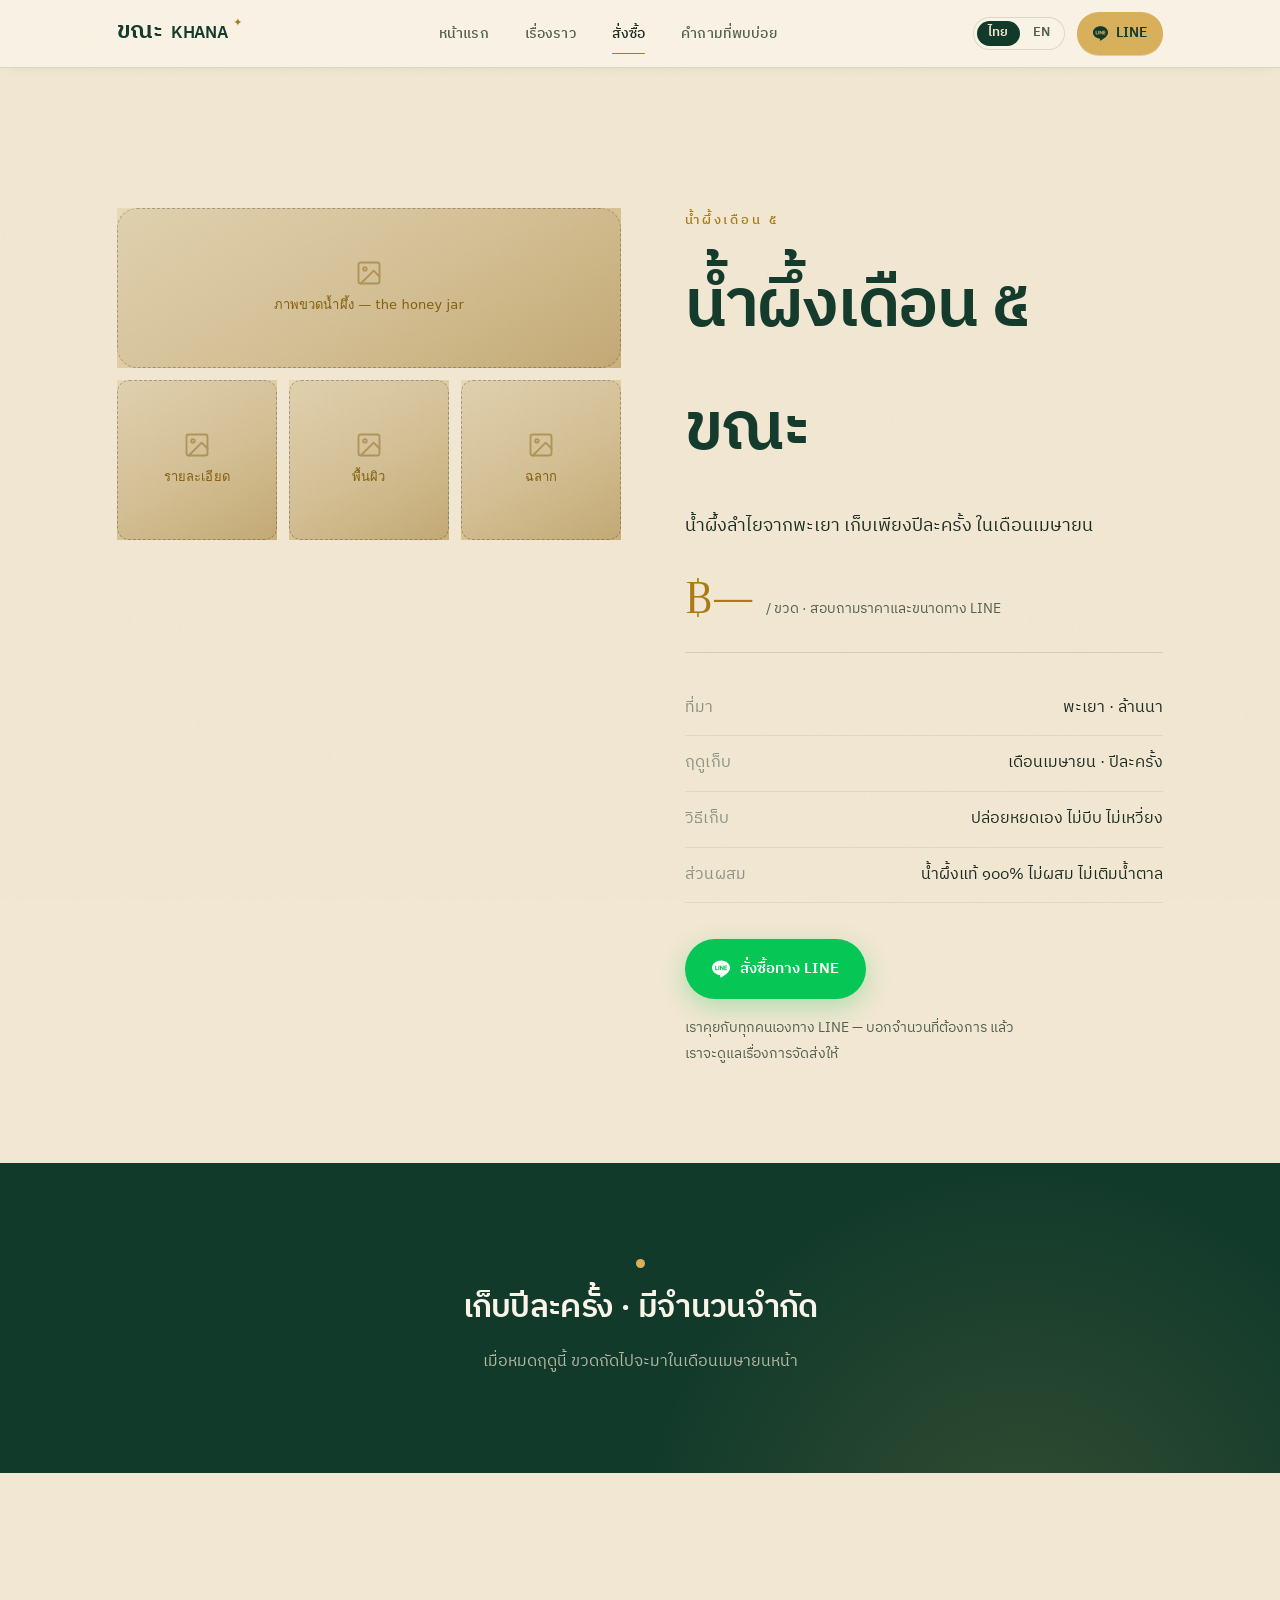
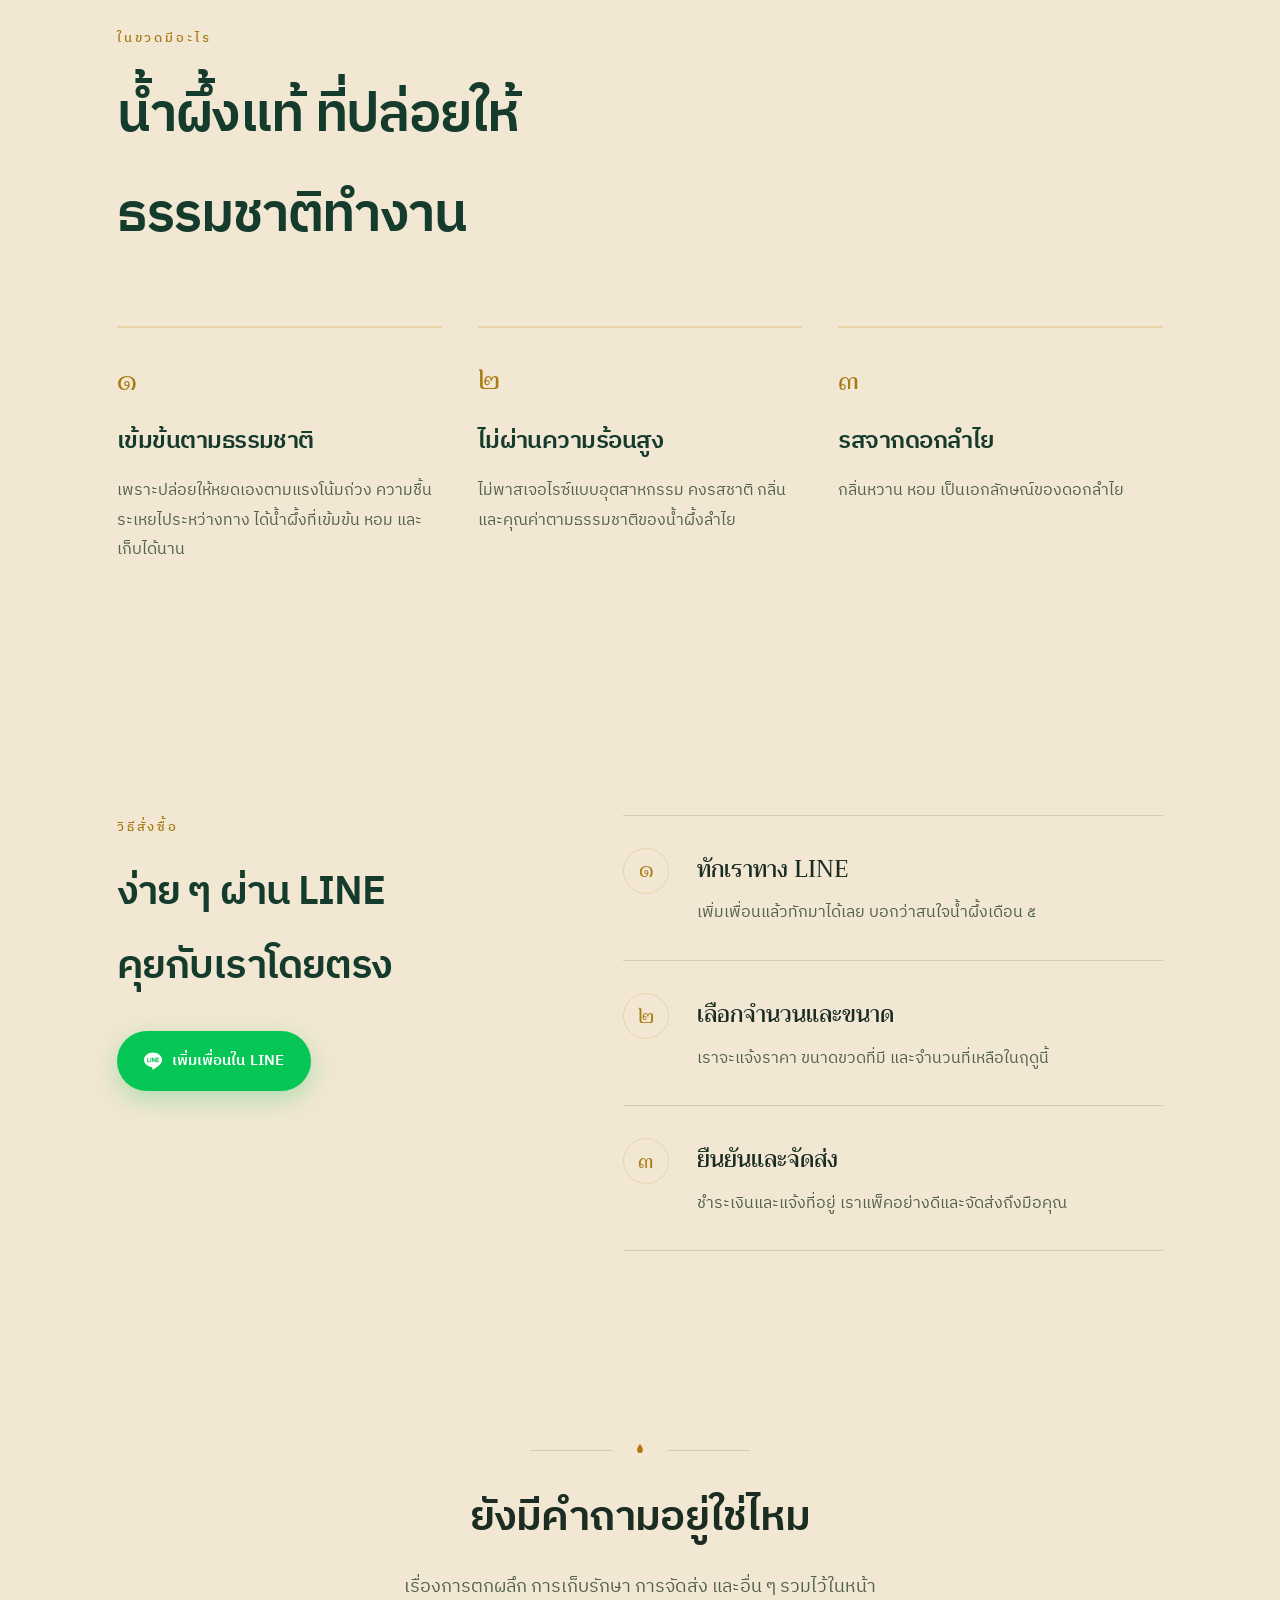
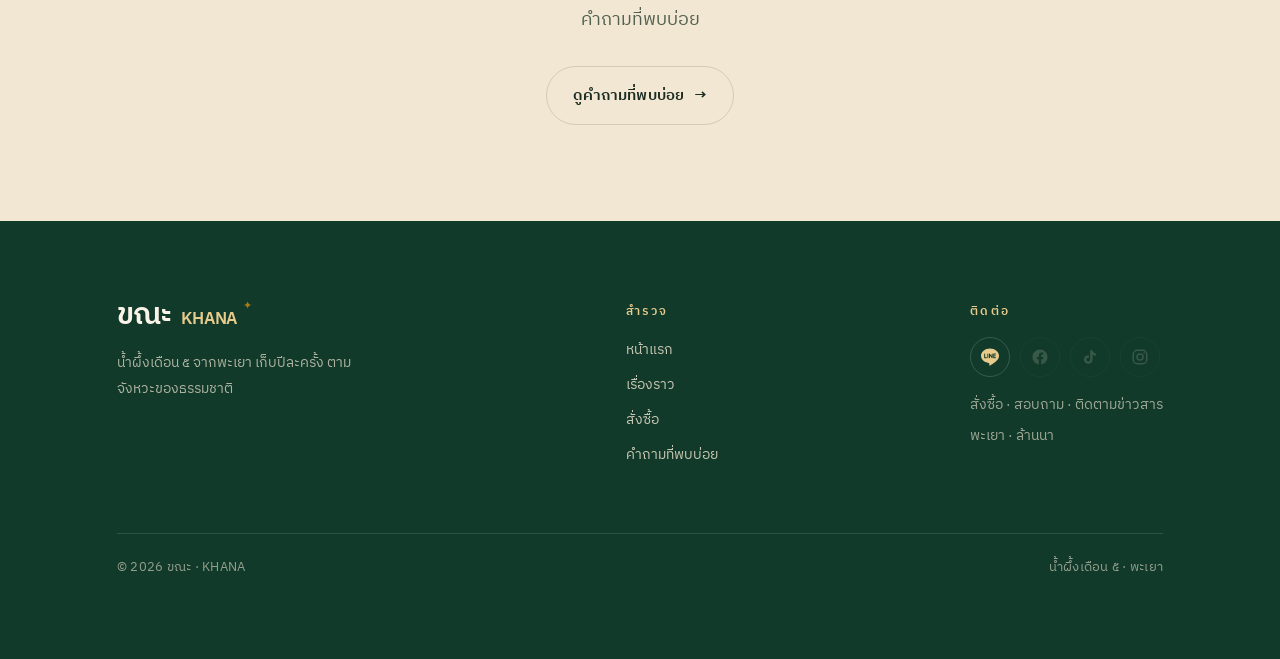
==== commit a43fb88d: "Update honey descriptions and numbering in buy.html" ====
--- a/buy.html
+++ b/buy.html
@@ -111,19 +111,19 @@
     </div>
     <div class="jar__grid">
       <article class="jar__item reveal">
-        <span class="jar__num">๐๑</span>
+        <span class="jar__num"><span data-l="th">๑</span><span data-l="en">1</span></span>
         <h3><span data-l="th">เข้มข้นตามธรรมชาติ</span><span data-l="en">Naturally concentrated</span></h3>
         <p><span data-l="th">เพราะปล่อยให้หยดเองตามแรงโน้มถ่วง ความชื้นระเหยไประหว่างทาง ได้น้ำผึ้งที่เข้มข้น หอม และเก็บได้นาน</span><span data-l="en">Because it drips on its own, moisture evaporates along the way — leaving honey that’s thick, fragrant, and keeps for a long time.</span></p>
       </article>
       <article class="jar__item reveal d1">
-        <span class="jar__num">๐๒</span>
+       <span class="jar__num"><span data-l="th">๒</span><span data-l="en">2</span></span>
         <h3><span data-l="th">ไม่ผ่านความร้อนสูง</span><span data-l="en">No high heat</span></h3>
         <p><span data-l="th">ไม่พาสเจอไรซ์แบบอุตสาหกรรม คงรสชาติ กลิ่น และคุณค่าตามธรรมชาติของน้ำผึ้งลำไย</span><span data-l="en">Never industrially pasteurised — keeping the taste, aroma, and natural goodness of longan honey.</span></p>
       </article>
       <article class="jar__item reveal">
-        <span class="jar__num">๐๓</span>
-        <h3><span data-l="th">รสจากดอกไม้พะเยา</span><span data-l="en">The taste of Phayao’s flowers</span></h3>
-        <p><span data-l="th">กลิ่นและรสเปลี่ยนไปตามดอกไม้ที่บานในแต่ละปี เป็นน้ำผึ้งที่เล่าเรื่องของฤดูกาลนั้นจริง ๆ</span><span data-l="en">Aroma and flavour shift with the flowers that bloom each year — honey that truly tells the story of its season.</span></p>
+        <span class="jar__num"><span data-l="th">๓</span><span data-l="en">3</span></span>
+        <h3><span data-l="th">รสจากดอกลำไย</span><span data-l="en">The taste of longan flowers</span></h3>
+        <p><span data-l="th">กลิ่นหวาน หอม เป็นเอกลักษณ์ของดอกลำไย</span><span data-l="en">sweet taste with unique aroma from longan flower</span></p>
       </article>
     </div>
   </div>
@@ -142,15 +142,15 @@
     </div>
     <ol class="how__steps">
       <li class="how__step reveal">
-        <span class="how__stepnum">๑</span>
+        <span class="how__stepnum"><span data-l="th">๑</span><span data-l="en">1</span></span>
         <div><h4><span data-l="th">ทักเราทาง LINE</span><span data-l="en">Message us on LINE</span></h4><p class="how__steptext"><span data-l="th">เพิ่มเพื่อนแล้วทักมาได้เลย บอกว่าสนใจน้ำผึ้งเดือน ๕</span><span data-l="en">Add us as a friend and say hello — tell us you’re interested in the month-five honey.</span></p></div>
       </li>
       <li class="how__step reveal d1">
-        <span class="how__stepnum">๒</span>
+        <span class="how__stepnum"><span data-l="th">๒</span><span data-l="en">2</span></span>
         <div><h4><span data-l="th">เลือกจำนวนและขนาด</span><span data-l="en">Choose quantity &amp; size</span></h4><p class="how__steptext"><span data-l="th">เราจะแจ้งราคา ขนาดขวดที่มี และจำนวนที่เหลือในฤดูนี้</span><span data-l="en">We’ll share the price, the jar sizes available, and how much is left this season.</span></p></div>
       </li>
       <li class="how__step reveal">
-        <span class="how__stepnum">๓</span>
+        <span class="how__stepnum"><span data-l="th">๓</span><span data-l="en">3</span></span>
         <div><h4><span data-l="th">ยืนยันและจัดส่ง</span><span data-l="en">Confirm &amp; ship</span></h4><p class="how__steptext"><span data-l="th">ชำระเงินและแจ้งที่อยู่ เราแพ็คอย่างดีและจัดส่งถึงมือคุณ</span><span data-l="en">Pay and send your address — we pack with care and ship it to your door.</span></p></div>
       </li>
     </ol>
@@ -179,7 +179,7 @@
     <div class="foot__grid">
       <div class="foot__brand">
         <a class="brand" href="index.html"><span class="brand__th">ขณะ</span><span class="brand__en">KHANA</span><span class="brand__spark" aria-hidden="true">✦</span></a>
-        <p class="foot__tag"><span data-l="th">น้ำผึ้งเดือน ๕ จากพะเยา เก็บปีละครั้ง ตามจังหวะของธรรมชาติ</span><span data-l="en">Month-five wild honey from Phayao — harvested once a year, to nature’s rhythm.</span></p>
+        <p class="foot__tag"><span data-l="th">น้ำผึ้งเดือน ๕ จากพะเยา เก็บปีละครั้ง ตามจังหวะของธรรมชาติ</span><span data-l="en">longan honey from Phayao — harvested once a year in April, to nature’s rhythm.</span></p>
       </div>
       <div class="foot__col">
         <h4><span data-l="th">สำรวจ</span><span data-l="en">Explore</span></h4>
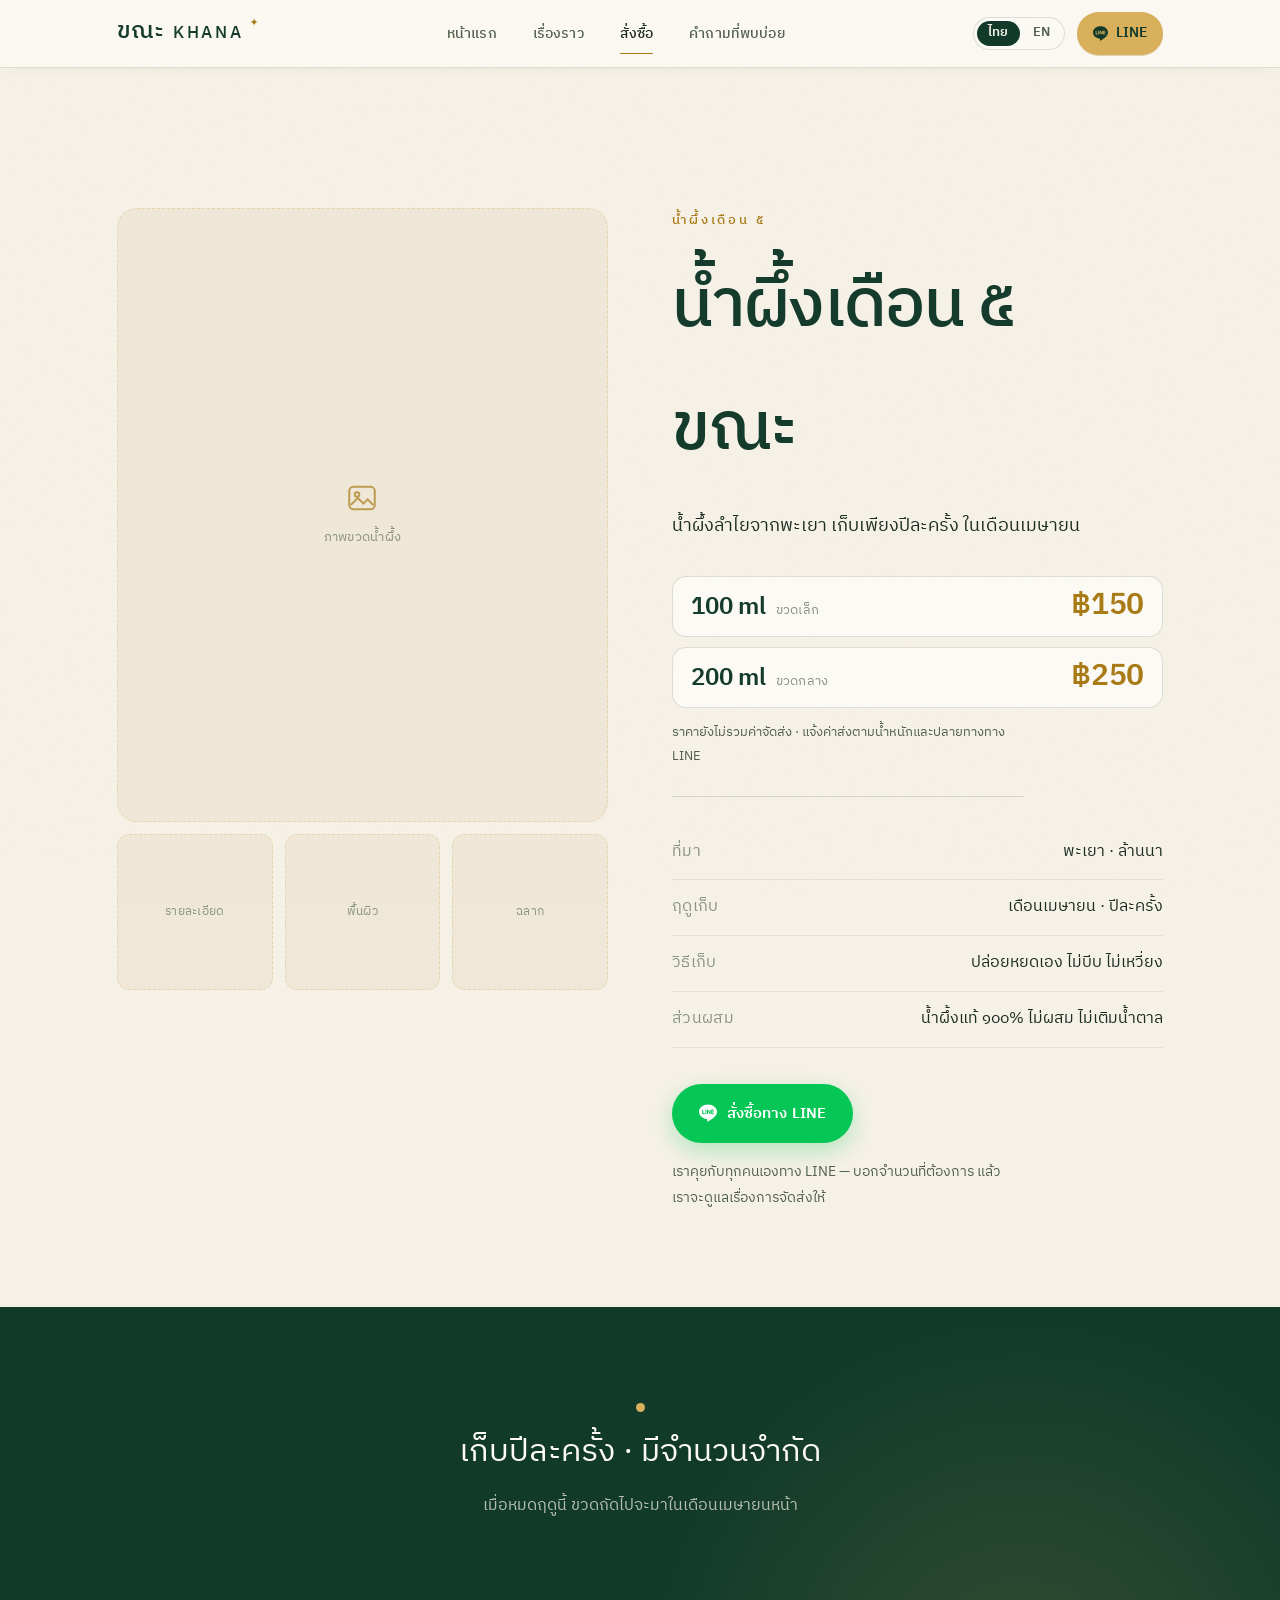
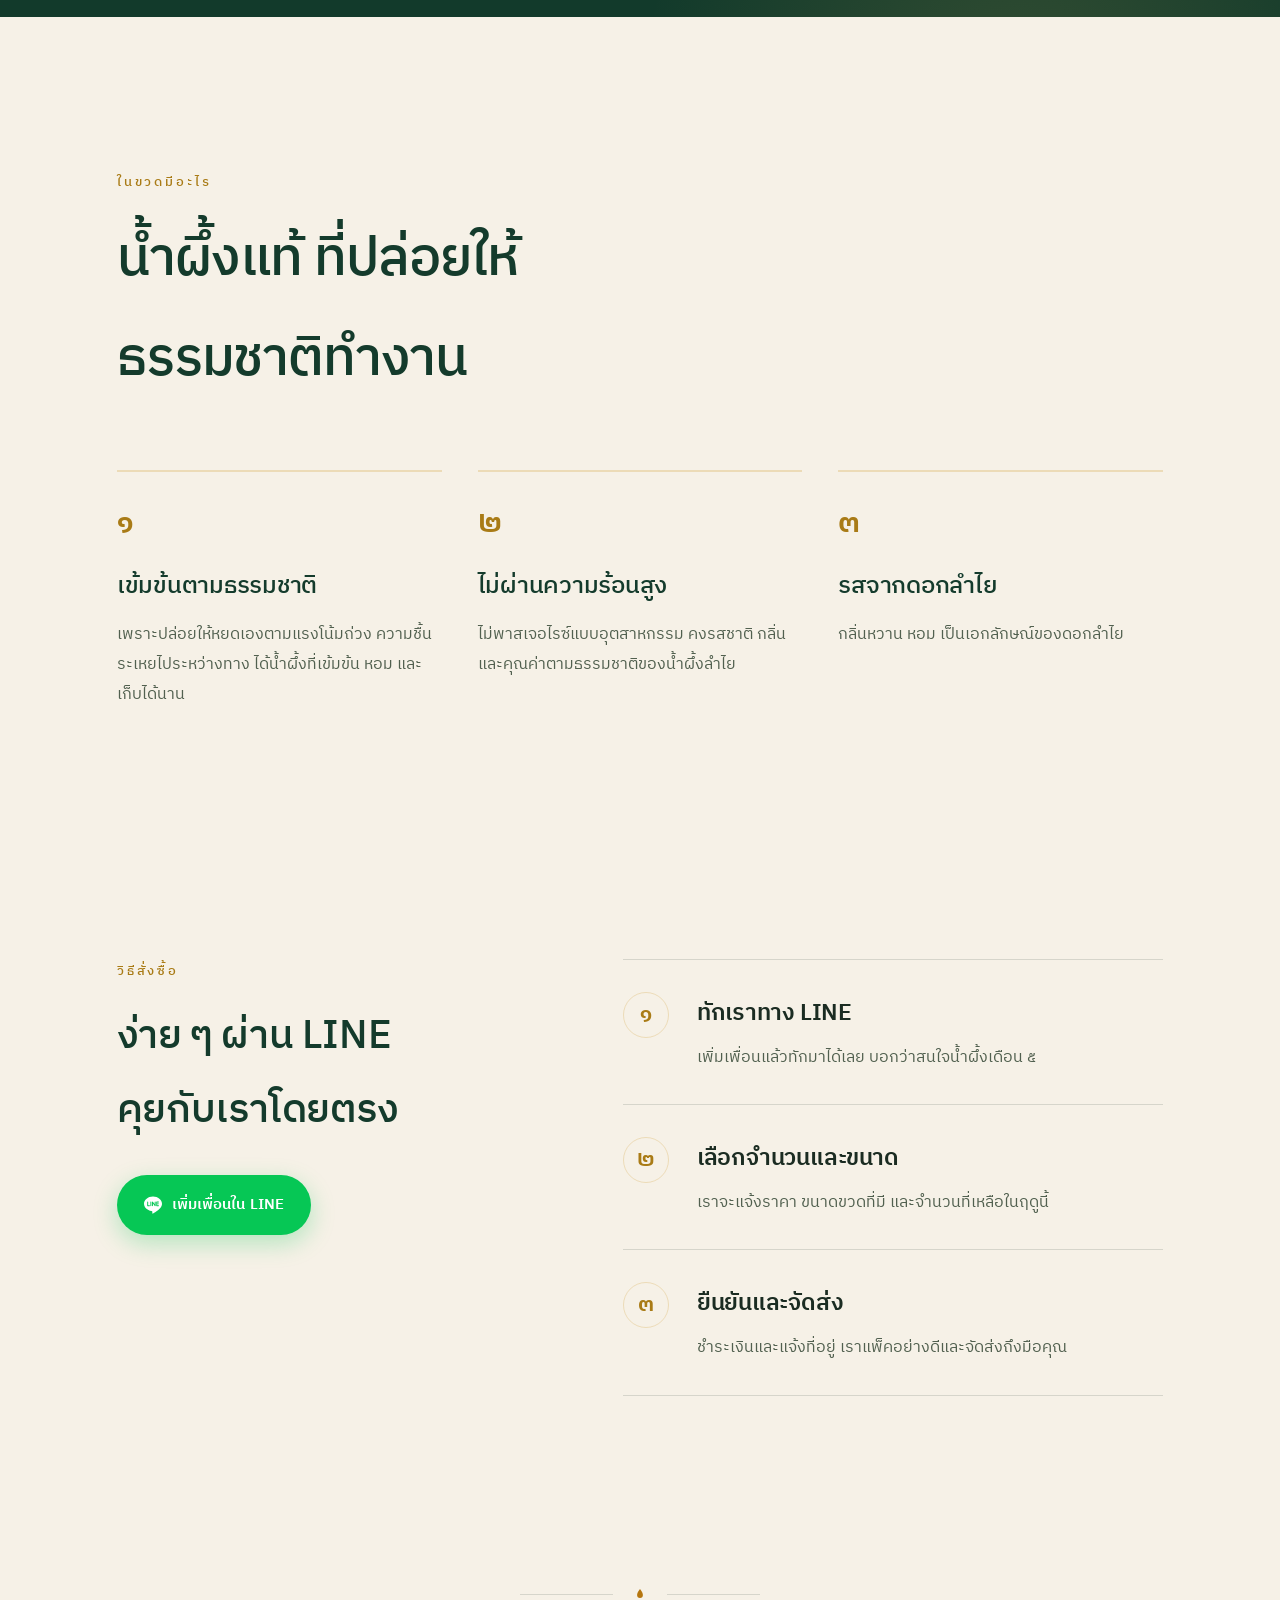
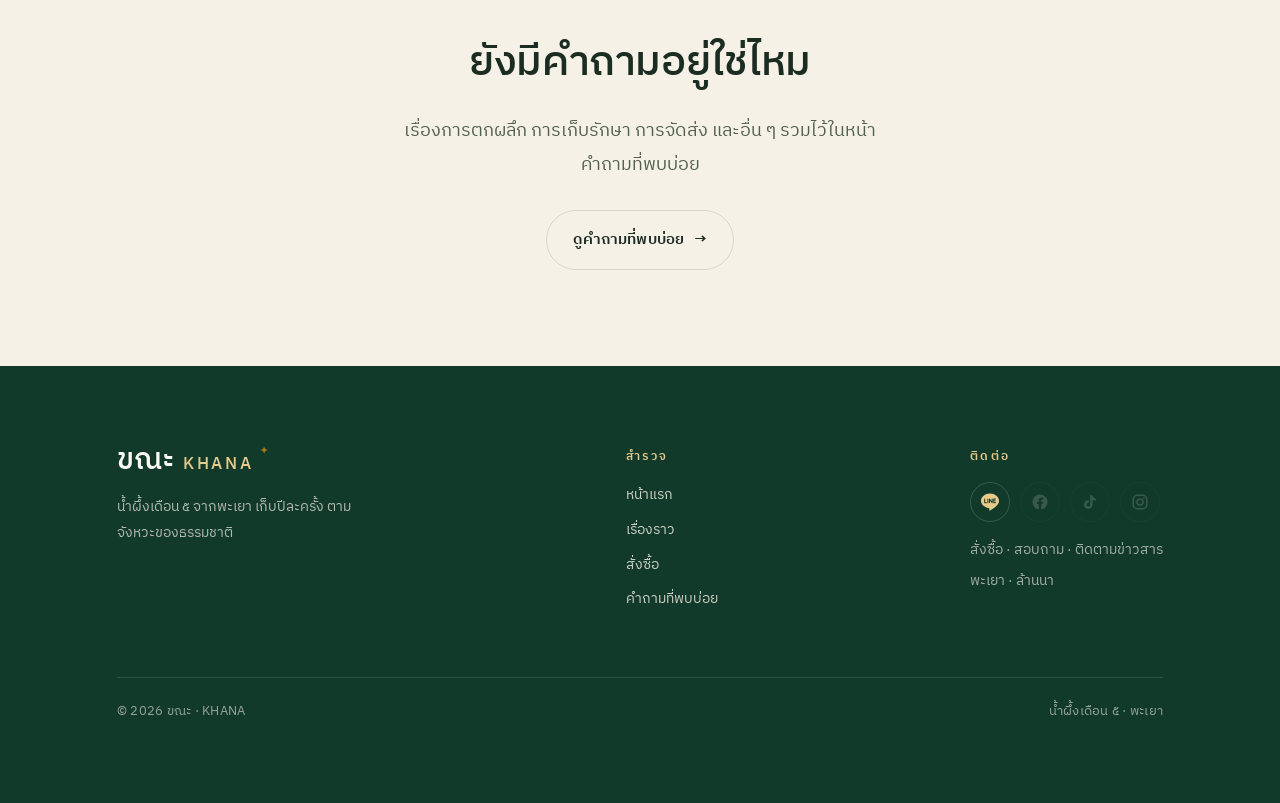
==== commit 47b6f5f3: "rework buy page and unify typography Rework buy page; unify typography to IBM Plex Sans Thai" -m "Bu" ====
--- a/buy.html
+++ b/buy.html
@@ -7,10 +7,9 @@
 <meta name="description" content="สั่งซื้อน้ำผึ้งเดือน ๕ จากพะเยา เก็บปีละครั้ง มีจำนวนจำกัด สั่งซื้อทาง LINE">
 <link rel="preconnect" href="https://fonts.googleapis.com">
 <link rel="preconnect" href="https://fonts.gstatic.com" crossorigin>
-<link href="https://fonts.googleapis.com/css2?family=Trirong:ital,wght@0,300;0,400;0,500;0,600;1,300;1,400&family=IBM+Plex+Sans+Thai:wght@300;400;500;600&family=Charmonman:wght@400;700&display=swap" rel="stylesheet">
-<link rel="stylesheet" href="khana.css?v=7">
-<script>(function(){try{var l=localStorage.getItem('khana-lang')||'th';document.documentElement.classList.add('lang-'+l);document.documentElement.lang=l;}catch(e){document.documentElement.classList.add('lang-th');}var _d=document.documentElement;_d.setAttribute('data-warmth','crafted');_d.setAttribute('data-voice','modern');if(!matchMedia('(prefers-reduced-motion: reduce)').matches){_d.className+=' pre';}})();</script>
-<script src="image-slot.js"></script>
+<link href="https://fonts.googleapis.com/css2?family=IBM+Plex+Sans+Thai:wght@300;400;500;600&family=Charmonman:wght@400;700&display=swap" rel="stylesheet">
+<link rel="stylesheet" href="khana.css?v=13">
+<script>(function(){try{var l=localStorage.getItem('khana-lang')||'th';document.documentElement.classList.add('lang-'+l);document.documentElement.lang=l;}catch(e){document.documentElement.classList.add('lang-th');}if(!matchMedia('(prefers-reduced-motion: reduce)').matches){document.documentElement.className+=' pre';}})();</script>
 </head>
 <body>
 
@@ -56,12 +55,17 @@
 <section class="section--tight product">
   <div class="wrap product__grid">
     <div class="product__media reveal">
-      <image-slot id="buy-jar" shape="rounded" radius="20"
-        placeholder="ภาพขวดน้ำผึ้ง — the honey jar"></image-slot>
+      <!-- Placeholder gallery — drop real photos in later:
+           main → <figure class="photo photo--tall"><img src="images/…" alt="…"></figure>
+           thumb → <figure class="photo photo--square"><img src="images/…" alt="…"></figure> -->
+      <div class="photo-ph photo-ph--tall" aria-hidden="true">
+        <svg class="photo-ph__icon" width="34" height="34" viewBox="0 0 24 24" fill="none" stroke="currentColor" stroke-width="1.4"><rect x="3" y="4" width="18" height="16" rx="3"/><circle cx="8.5" cy="9.5" r="1.6"/><path d="M4 17l5-5 4 4 3-3 4 4"/></svg>
+        <span class="photo-ph__label"><span data-l="th">ภาพขวดน้ำผึ้ง</span><span data-l="en">Honey jar photo</span></span>
+      </div>
       <div class="product__thumbs">
-        <image-slot id="buy-t1" shape="rounded" radius="12" placeholder="รายละเอียด"></image-slot>
-        <image-slot id="buy-t2" shape="rounded" radius="12" placeholder="พื้นผิว"></image-slot>
-        <image-slot id="buy-t3" shape="rounded" radius="12" placeholder="ฉลาก"></image-slot>
+        <div class="photo-ph photo-ph--square" aria-hidden="true"><span class="photo-ph__label"><span data-l="th">รายละเอียด</span><span data-l="en">Detail</span></span></div>
+        <div class="photo-ph photo-ph--square" aria-hidden="true"><span class="photo-ph__label"><span data-l="th">พื้นผิว</span><span data-l="en">Texture</span></span></div>
+        <div class="photo-ph photo-ph--square" aria-hidden="true"><span class="photo-ph__label"><span data-l="th">ฉลาก</span><span data-l="en">Label</span></span></div>
       </div>
     </div>
 
@@ -70,10 +74,17 @@
       <h1 class="product__name display"><span data-l="th">น้ำผึ้งเดือน ๕<br>ขณะ</span><span data-l="en">Month-five<br>longan honey</span></h1>
       <p class="product__sub"><span data-l="th">น้ำผึ้งลำไยจากพะเยา เก็บเพียงปีละครั้ง ในเดือนเมษายน</span><span data-l="en">Single-harvest wild honey from Phayao — gathered once a year, in April.</span></p>
 
-      <div class="product__price">
-        <span class="product__amt">฿—</span>
-        <span class="product__unit"><span data-l="th">/ ขวด · สอบถามราคาและขนาดทาง LINE</span><span data-l="en">/ jar · ask for price &amp; sizes on LINE</span></span>
-      </div>
+      <div class="product__skus">
+        <div class="product__sku">
+          <span class="product__sku-size"><span class="product__sku-vol">100 ml</span><span class="product__sku-kind"><span data-l="th">ขวดเล็ก</span><span data-l="en">Small bottle</span></span></span>
+          <span class="product__sku-amt">฿150</span>
+        </div>
+        <div class="product__sku">
+          <span class="product__sku-size"><span class="product__sku-vol">200 ml</span><span class="product__sku-kind"><span data-l="th">ขวดกลาง</span><span data-l="en">Medium bottle</span></span></span>
+          <span class="product__sku-amt">฿250</span>
+        </div>
+      </div>
+      <p class="product__pricenote"><span data-l="th">ราคายังไม่รวมค่าจัดส่ง · แจ้งค่าส่งตามน้ำหนักและปลายทางทาง LINE</span><span data-l="en">Prices exclude shipping · we’ll quote delivery by weight &amp; destination on LINE</span></p>
 
       <ul class="product__facts">
         <li><span class="product__factlabel"><span data-l="th">ที่มา</span><span data-l="en">Origin</span></span><span class="product__factval"><span data-l="th">พะเยา · ล้านนา</span><span data-l="en">Phayao · Lanna</span></span></li>
@@ -160,7 +171,7 @@
 <!-- ───────────── FAQ teaser ───────────── -->
 <section class="section--tight faqcta">
   <div class="wrap faqcta__inner reveal">
-    <div class="rule" style="width:min(220px,50%);margin-inline:auto;">
+    <div class="rule rule--center">
       <span class="rule__mark">
         <svg width="22" height="14" viewBox="0 0 22 14" fill="none" aria-hidden="true"><path d="M11 1c1.9 2.4 2.9 4.3 2.9 6A2.9 2.9 0 1 1 8.1 7c0-1.7 1-3.6 2.9-6Z" fill="#B5760F"/></svg>
       </span>
@@ -218,6 +229,5 @@
 </footer>
 
 <script src="khana.js"></script>
-<style id="__om-edit-overrides"></style>
 </body>
 </html>
--- a/khana.css
+++ b/khana.css
@@ -1,715 +1,715 @@
-/* ════════════════════════════════════════════════════════════
-   KHANA · ขณะ — shared design system
-   Warm cream paper · deep Lanna green ink · honey gold accent
-   ════════════════════════════════════════════════════════════ */
-
-:root {
-  /* Paper / surfaces — cleaner, lighter ivory (Apple-bright, jar-matched) */
-  --paper:      #F6F1E7;   /* main background — light ivory */
-  --paper-deep: #EFE7D7;   /* recessed panel */
-  --cream-hi:   #FCFAF4;   /* lifted card / highlight */
-
-  /* Ink — deep Lanna green carries the brand */
-  --forest:     #123A2B;   /* darkest green — dark sections (jar green) */
-  --forest-2:   #194A37;
-  --green-head: #143B2C;   /* headings on ivory — green, not black */
-  --ink:        #1B2C22;   /* headings on cream */
-  --ink-soft:   #51604F;   /* secondary text */
-  --ink-faint:  #8A9484;   /* captions / labels */
-
-  /* Honey / gold — matched to the label's antique gold */
-  --honey:      #A97B16;   /* gold accent on light (legible for labels/links) */
-  --honey-deep: #845E0C;
-  --gold:       #D8B05B;   /* warm gold on dark green (jar gold) */
-  --gold-soft:  #E6CB8C;
-
-  /* Functional */
-  --line-green: #06C755;
-  --hairline:   rgba(27,44,34,0.14);
-  --hairline-2: rgba(27,44,34,0.08);
-  --gold-line:  rgba(216,176,91,0.34);
-
-  /* Type */
-  --serif: 'Trirong', Georgia, 'Times New Roman', serif;
-  --sans:  'IBM Plex Sans Thai', 'IBM Plex Sans', system-ui, -apple-system, sans-serif;
-  --script:'Charmonman', cursive;
-
-  /* Rhythm */
-  --nav-h: 68px;
-  --edge: clamp(20px, 6vw, 80px);
-  --maxw: 1200px;
-}
-
-*, *::before, *::after { box-sizing: border-box; margin: 0; padding: 0; }
-
-html {
-  font-size: 16px;
-  -webkit-text-size-adjust: 100%;
-  scroll-behavior: smooth;
-}
-
-body {
-  background: var(--paper);
-  color: var(--ink);
-  font-family: var(--sans);
-  font-weight: 400;
-  line-height: 1.7;
-  -webkit-font-smoothing: antialiased;
-  text-rendering: optimizeLegibility;
-  overflow-x: hidden;
-  position: relative;
-}
-
-/* Subtle paper grain — very faint (Apple-smooth, not crafty) */
-body::after {
-  content: '';
-  position: fixed;
-  inset: 0;
-  pointer-events: none;
-  z-index: 9;
-  opacity: 0.35;
-  mix-blend-mode: multiply;
-  background-image: url("data:image/svg+xml,%3Csvg viewBox='0 0 240 240' xmlns='http://www.w3.org/2000/svg'%3E%3Cfilter id='n'%3E%3CfeTurbulence type='fractalNoise' baseFrequency='0.9' numOctaves='4' stitchTiles='stitch'/%3E%3C/filter%3E%3Crect width='100%25' height='100%25' filter='url(%23n)' opacity='0.025'/%3E%3C/svg%3E");
-}
-
-img { max-width: 100%; display: block; }
-a { color: inherit; text-decoration: none; }
-
-/* ───────────── Typography ───────────── */
-.kicker {
-  font-family: var(--sans);
-  font-size: clamp(11px, 1.1vw, 13px);
-  font-weight: 500;
-  letter-spacing: 0.22em;
-  text-transform: uppercase;
-  color: var(--honey);
-}
-.kicker--light { color: var(--gold-soft); }
-
-h1, h2, h3 {
-  font-family: var(--serif);
-  font-weight: 500;
-  line-height: 1.08;
-  letter-spacing: -0.01em;
-  color: var(--green-head);
-}
-
-.display {
-  font-family: var(--serif);
-  font-weight: 500;
-  line-height: 0.98;
-  letter-spacing: -0.02em;
-}
-
-.lede {
-  font-family: var(--serif);
-  font-weight: 300;
-  font-size: clamp(20px, 2.8vw, 30px);
-  line-height: 1.5;
-  letter-spacing: -0.01em;
-  color: var(--ink);
-}
-
-.en { /* small english translation line */
-  font-family: var(--sans);
-  font-weight: 400;
-  color: var(--ink-soft);
-  letter-spacing: 0.01em;
-}
-
-em { font-style: italic; color: var(--honey); }
-
-/* Thai body tends to need a touch more line-height */
-:lang(th), [lang="th"] { line-height: 1.85; }
-
-/* ───────────── Layout ───────────── */
-.wrap { width: 100%; max-width: var(--maxw); margin-inline: auto; padding-inline: var(--edge); }
-.section { padding-block: clamp(72px, 12vw, 160px); }
-.section--tight { padding-block: clamp(48px, 8vw, 96px); }
-
-.measure { max-width: 38ch; }
-.measure-wide { max-width: 60ch; }
-
-/* ───────────── Nav ───────────── */
-.nav {
-  position: sticky;
-  top: 0;
-  z-index: 50;
-  height: var(--nav-h);
-  display: flex;
-  align-items: center;
-  background: color-mix(in srgb, var(--cream-hi) 86%, transparent);
-  backdrop-filter: saturate(1.4) blur(16px);
-  -webkit-backdrop-filter: saturate(1.4) blur(16px);
-  border-bottom: 1px solid var(--hairline);
-  box-shadow: 0 4px 16px -10px rgba(16,51,40,0.16);
-  transition: box-shadow 0.3s ease, background 0.3s ease, border-color 0.3s ease;
-}
-/* Detaches further from the body once the page scrolls */
-.nav--scrolled {
-  background: color-mix(in srgb, var(--cream-hi) 95%, transparent);
-  box-shadow: 0 8px 28px -10px rgba(16,51,40,0.22), 0 1px 0 var(--gold-line);
-}
-.nav__inner {
-  width: 100%; max-width: var(--maxw); margin-inline: auto;
-  padding-inline: var(--edge);
-  display: flex; align-items: center; justify-content: space-between;
-  gap: 20px;
-}
-.brand {
-  display: inline-flex; align-items: baseline; gap: 9px;
-  text-decoration: none;
-}
-.brand__th {
-  font-family: var(--serif); font-weight: 500;
-  font-size: 24px; color: var(--green-head); line-height: 1;
-}
-.brand__en {
-  font-family: var(--serif); font-weight: 500;
-  font-size: 17px; letter-spacing: 0.16em; color: var(--green-head);
-  text-transform: none; position: relative;
-}
-/* brand sparkle — the ✦ flourish from the label */
-.brand__spark { color: var(--honey); font-size: 11px; align-self: flex-start; margin-left: -3px; line-height: 1; }
-.nav__links { display: flex; align-items: center; gap: clamp(18px, 3vw, 36px); }
-.nav__link {
-  font-family: var(--sans); font-size: 14px; font-weight: 500;
-  color: var(--ink-soft); letter-spacing: 0.01em;
-  position: relative; padding-block: 6px; white-space: nowrap;
-  transition: color 0.25s ease;
-}
-.nav__link:hover { color: var(--ink); }
-.nav__link[aria-current="page"] { color: var(--ink); }
-.nav__link[aria-current="page"]::after {
-  content: ''; position: absolute; left: 0; right: 0; bottom: -2px;
-  height: 1.5px; background: var(--honey); border-radius: 2px;
-}
-.nav__cta {
-  display: inline-flex; align-items: center; gap: 8px;
-  font-size: 13.5px; font-weight: 600; color: var(--forest);
-  padding: 9px 16px; border-radius: 999px;
-  background: var(--gold);
-  box-shadow: 0 1px 0 rgba(140,90,12,0.25);
-  transition: transform 0.2s ease, filter 0.2s ease;
-}
-.nav__cta:hover { filter: brightness(1.05); transform: translateY(-1px); }
-
-/* Right cluster: language toggle + cta + hamburger */
-.nav__right { display: flex; align-items: center; gap: 12px; flex: 0 0 auto; }
-.langtog {
-  display: inline-flex; align-items: center; gap: 2px;
-  padding: 3px; border-radius: 999px;
-  border: 1px solid var(--hairline);
-  background: color-mix(in srgb, var(--cream-hi) 55%, transparent);
-}
-.langtog__btn {
-  font-family: var(--sans); font-size: 12.5px; font-weight: 600;
-  letter-spacing: 0.02em; color: var(--ink-soft);
-  background: none; border: none; cursor: pointer;
-  padding: 6px 11px; border-radius: 999px; line-height: 1;
-}
-.langtog__btn:hover { color: var(--ink); }
-.langtog__btn[aria-pressed="true"] { background: var(--forest); color: var(--paper); }
-.nav__cta--drawer { display: none; }
-
-/* Language-aware visibility — only one language renders at a time */
-html.lang-en [data-l="th"], html.lang-th [data-l="en"] { display: none !important; }
-
-/* ───────────── Buttons ───────────── */
-.btn {
-  display: inline-flex; align-items: center; justify-content: center; gap: 10px;
-  font-family: var(--sans); font-weight: 600; font-size: 15px;
-  letter-spacing: 0.005em;
-  padding: 15px 26px; border-radius: 999px;
-  cursor: pointer; border: 1px solid transparent;
-  transition: transform 0.2s ease, background 0.25s ease, border-color 0.25s ease, color 0.25s ease;
-  min-height: 52px;
-}
-.btn:hover { transform: translateY(-2px); }
-.btn:active { transform: translateY(0); }
-
-.btn--line { background: var(--line-green); color: #fff; box-shadow: 0 8px 24px rgba(6,199,87,0.28); }
-.btn--line:hover { box-shadow: 0 12px 30px rgba(6,199,87,0.34); }
-
-.btn--solid { background: var(--forest); color: var(--paper); }
-.btn--solid:hover { background: var(--forest-2); }
-
-.btn--ghost { background: transparent; color: var(--ink); border-color: var(--hairline); }
-.btn--ghost:hover { border-color: var(--ink); background: color-mix(in srgb, var(--ink) 5%, transparent); }
-
-.btn--gold { background: var(--gold); color: var(--forest); }
-.btn--gold:hover { filter: brightness(1.05); }
-
-.btn .arrow { transition: transform 0.25s ease; }
-.btn:hover .arrow { transform: translateX(4px); }
-
-/* Text link with arrow */
-.tlink {
-  display: inline-flex; align-items: center; gap: 8px;
-  font-weight: 600; font-size: 15px; color: var(--honey);
-}
-.tlink .arrow { transition: transform 0.25s ease; }
-.tlink:hover .arrow { transform: translateX(4px); }
-
-/* ───────────── Image slots / photos ───────────── */
-image-slot {
-  --slot-bg: linear-gradient(150deg, #E9D9B6, #DCC79A 55%, #CBB079);
-  background: var(--slot-bg);
-  color: var(--honey-deep);
-  display: block;
-}
-.photo-cap {
-  font-family: var(--sans); font-size: 12px; font-weight: 500;
-  letter-spacing: 0.04em; color: var(--ink-faint); margin-top: 12px;
-}
-
-/* ───────────── Dark (forest) section ───────────── */
-.dark {
-  background: var(--forest);
-  color: var(--paper);
-  position: relative;
-  overflow: hidden;
-}
-.dark h1, .dark h2, .dark h3 { color: var(--cream-hi); }
-.dark .lede { color: color-mix(in srgb, var(--paper) 92%, transparent); }
-.dark em { color: var(--gold-soft); }
-/* warm honey light glow */
-.dark::before {
-  content: ''; position: absolute; pointer-events: none;
-  width: 80vw; height: 80vw; max-width: 900px; max-height: 900px;
-  top: -20%; right: -15%;
-  background: radial-gradient(circle, rgba(216,174,84,0.16), transparent 60%);
-  z-index: 0;
-}
-.dark > * { position: relative; z-index: 1; }
-
-/* ───────────── Hairline rule with mark ───────────── */
-.rule { display: flex; align-items: center; gap: 16px; }
-.rule::before, .rule::after { content: ''; height: 1px; background: var(--hairline); flex: 1; }
-.rule__mark { color: var(--honey); flex: 0 0 auto; display: inline-flex; }
-
-/* ───────────── Footer ───────────── */
-.foot { background: var(--forest); color: var(--paper); padding-block: clamp(48px, 7vw, 80px); }
-.foot a { color: var(--gold-soft); }
-.foot__grid {
-  display: flex; flex-wrap: wrap; gap: 32px 48px;
-  justify-content: space-between; align-items: flex-start;
-}
-.foot__brand .brand__th { color: var(--cream-hi); font-size: 30px; }
-.foot__brand .brand__en { color: var(--gold-soft); }
-.foot__tag { color: color-mix(in srgb, var(--paper) 70%, transparent); margin-top: 14px; max-width: 32ch; font-size: 14px; }
-.foot__col h4 { font-family: var(--sans); font-size: 12px; font-weight: 600; letter-spacing: 0.18em; text-transform: uppercase; color: var(--gold-soft); margin-bottom: 14px; }
-.foot__col a, .foot__col p { display: block; font-size: 14px; color: color-mix(in srgb, var(--paper) 82%, transparent); margin-bottom: 9px; transition: color 0.2s; }
-.foot__col a:hover { color: var(--cream-hi); }
-.foot__social { display: flex; gap: 10px; margin-top: 4px; }
-.foot__social a {
-  display: inline-flex; align-items: center; justify-content: center;
-  width: 40px; height: 40px; border-radius: 50%; margin: 0;
-  border: 1px solid rgba(255,255,255,0.16);
-  color: var(--gold-soft);
-  transition: background 0.22s ease, color 0.22s ease, border-color 0.22s ease, transform 0.22s ease;
-}
-.foot__social a:hover { background: var(--gold); color: var(--forest); border-color: var(--gold); transform: translateY(-2px); }
-.foot__social svg { width: 18px; height: 18px; }
-
-/* Unavailable social icons — greyed out until a real link is added.
-   Remove data-soon (and set a real href) to re-enable. */
-.foot__social a[data-soon] {
-  opacity: 0.32;
-  color: color-mix(in srgb, var(--paper) 55%, transparent);
-  border-color: rgba(255,255,255,0.10);
-  cursor: pointer;
-}
-.foot__social a[data-soon]:hover {
-  opacity: 0.5;
-  background: transparent;
-  color: color-mix(in srgb, var(--paper) 70%, transparent);
-  border-color: rgba(255,255,255,0.18);
-  transform: none;
-}
-
-/* "Coming soon" toast */
-.khana-toast {
-  position: fixed; left: 50%; bottom: 32px; transform: translateX(-50%) translateY(10px);
-  z-index: 200; pointer-events: none;
-  background: var(--forest-2); color: var(--gold-soft);
-  font-family: var(--sans); font-size: 14px; font-weight: 500;
-  letter-spacing: 0.01em;
-  padding: 12px 22px; border-radius: 999px;
-  border: 1px solid var(--gold-line);
-  box-shadow: 0 12px 30px rgba(16,51,40,0.28);
-  opacity: 0; transition: opacity 0.28s ease, transform 0.28s ease;
-}
-.khana-toast.show { opacity: 1; transform: translateX(-50%) translateY(0); }
-@media (prefers-reduced-motion: reduce) { .khana-toast { transition: opacity 0.01ms; } }
-.foot__contact { margin-top: 16px; }
-.foot__contact p { font-size: 13.5px; color: color-mix(in srgb, var(--paper) 64%, transparent); margin-bottom: 6px; }
-.foot__base {
-  margin-top: clamp(36px, 6vw, 56px); padding-top: 22px;
-  border-top: 1px solid rgba(255,255,255,0.12);
-  display: flex; flex-wrap: wrap; gap: 12px 24px; justify-content: space-between;
-  font-size: 12.5px; color: color-mix(in srgb, var(--paper) 58%, transparent);
-  letter-spacing: 0.02em;
-}
-
-/* ───────────── Reveal on scroll (fail-open) ───────────── */
-/* Visible by default. Hidden start-state applies only while html.pre is set
-   AND the element hasn't entered. A startup probe removes the effect if the
-   animation clock is frozen, so content is never stuck invisible. */
-@keyframes __probe { from { opacity: 0; } to { opacity: 1; } }
-.reveal {
-  opacity: 1; transform: none;
-  transition: opacity 0.85s cubic-bezier(0.2,0.7,0.2,1), transform 0.85s cubic-bezier(0.2,0.7,0.2,1);
-}
-html.pre .reveal:not(.in) { opacity: 0; transform: translateY(20px); }
-.reveal.d1 { transition-delay: 0.08s; }
-.reveal.d2 { transition-delay: 0.16s; }
-.reveal.d3 { transition-delay: 0.24s; }
-.reveal.d4 { transition-delay: 0.32s; }
-
-/* ───────────── Mobile nav ───────────── */
-.nav__toggle { display: none; }
-
-@media (max-width: 640px) {
-  :root { --nav-h: 60px; }
-  .nav__links {
-    position: fixed; inset: var(--nav-h) 0 auto 0;
-    flex-direction: column; align-items: stretch; gap: 0;
-    background: var(--paper);
-    border-bottom: 1px solid var(--hairline);
-    padding: 8px var(--edge) 20px;
-    transform: translateY(-130%);
-    transition: transform 0.4s cubic-bezier(0.4,0,0.2,1);
-    box-shadow: 0 20px 40px rgba(16,51,40,0.12);
-  }
-  .nav__links.open { transform: translateY(0); }
-  .nav__link { padding: 14px 0; font-size: 17px; border-bottom: 1px solid var(--hairline-2); }
-  .nav__link[aria-current="page"]::after { display: none; }
-  .nav__cta--bar { display: none; }
-  .nav__cta--drawer { display: inline-flex; align-self: flex-start; margin-top: 16px; }
-  .langtog__btn { padding: 6px 9px; font-size: 12px; }
-  .nav__toggle {
-    display: inline-flex; flex-direction: column; gap: 5px;
-    background: none; border: none; cursor: pointer; padding: 8px; margin-right: -8px;
-  }
-  .nav__toggle span { width: 22px; height: 1.6px; background: var(--ink); border-radius: 2px; transition: transform 0.3s, opacity 0.3s; }
-  .nav__toggle.open span:nth-child(1) { transform: translateY(6.6px) rotate(45deg); }
-  .nav__toggle.open span:nth-child(2) { opacity: 0; }
-  .nav__toggle.open span:nth-child(3) { transform: translateY(-6.6px) rotate(-45deg); }
-}
-
-/* ═════════════ HOME ═════════════ */
-.brand__mark { display: inline-flex; align-items: center; }
-
-/* Hero */
-.hero__inner { text-align: center; padding-top: clamp(44px, 9vw, 104px); }
-.hero__word {
-  font-size: clamp(110px, 26vw, 320px);
-  color: var(--green-head); line-height: 0.86;
-  margin-top: clamp(18px, 3vw, 34px);
-  position: relative; display: inline-block;
-}
-/* sparkle flourish on the hero wordmark, like the label */
-.hero__word .spark {
-  position: absolute; top: 0.04em; right: -0.42em;
-  font-size: 0.2em; color: var(--honey); line-height: 1;
-}
-html.lang-en .hero__word { font-size: clamp(60px, 16vw, 188px); letter-spacing: -0.03em; }
-.hero__en {
-  font-family: var(--sans); font-weight: 500;
-  font-size: clamp(12px, 1.4vw, 16px);
-  letter-spacing: 0.1em; color: var(--honey);
-  margin-top: 18px;
-}
-.hero__tag { margin-top: clamp(28px, 5vw, 48px); font-weight: 400; line-height: 1.3; }
-/* Hero language spans must never inherit the global Thai 1.85 body line-height */
-.hero [data-l] { line-height: inherit; }
-.hero__tagen { margin-top: 8px; font-size: clamp(14px, 1.5vw, 17px); }
-.hero__cta {
-  margin-top: clamp(30px, 4vw, 44px);
-  display: flex; gap: 14px; justify-content: center; flex-wrap: wrap;
-}
-.hero__media { margin-top: clamp(56px, 9vw, 120px); }
-.hero__media image-slot { width: 100%; aspect-ratio: 16 / 7; min-height: 220px; }
-
-/* ─── Green tagline ribbon (label echo) ─── */
-.ribbon {
-  background: var(--forest);
-  color: var(--gold);
-  text-align: center;
-  padding-block: clamp(26px, 4vw, 44px);
-}
-.ribbon__spark { color: var(--gold); font-size: 0.7em; vertical-align: 0.18em; margin-inline: 0.7em; opacity: 0.9; }
-.ribbon__text {
-  font-family: var(--serif); font-weight: 400; font-style: italic;
-  font-size: clamp(18px, 2.6vw, 30px);
-  letter-spacing: 0.01em; color: var(--gold-soft);
-}
-html.lang-en .ribbon__text { font-style: italic; text-transform: uppercase; letter-spacing: 0.22em; font-style: normal; font-size: clamp(13px, 1.8vw, 19px); font-weight: 500; }
-
-/* Meaning */
-.meaning__grid {
-  display: grid; grid-template-columns: minmax(0, 190px) 1fr;
-  gap: clamp(20px, 5vw, 72px); align-items: start;
-}
-.meaning__statement {
-  font-size: clamp(26px, 4vw, 48px); font-weight: 400; line-height: 1.24;
-  letter-spacing: -0.01em; color: var(--green-head);
-}
-.meaning__en {
-  margin-top: clamp(22px, 3vw, 32px); max-width: 60ch;
-  font-size: clamp(15px, 1.5vw, 18px); line-height: 1.75;
-}
-.meaning__en strong { color: var(--ink); font-weight: 600; }
-
-/* Differentiators */
-.diff__grid {
-  display: grid; grid-template-columns: minmax(0, 320px) 1fr;
-  gap: clamp(28px, 6vw, 84px); align-items: start;
-}
-.diff__head { position: sticky; top: calc(var(--nav-h) + 32px); }
-.diff__title { font-size: clamp(28px, 3.4vw, 44px); margin-top: 16px; line-height: 1.1; }
-.diff__subtitle { margin-top: 16px; font-size: 16px; max-width: 30ch; }
-.diff__list { list-style: none; }
-.diff__item {
-  display: grid; grid-template-columns: auto 1fr; gap: clamp(16px, 3vw, 40px);
-  padding-block: clamp(26px, 3.6vw, 42px); border-top: 1px solid var(--hairline);
-}
-.diff__item:last-child { border-bottom: 1px solid var(--hairline); }
-.diff__num { font-family: var(--serif); font-weight: 400; font-size: clamp(22px, 2.4vw, 32px); color: var(--honey); line-height: 1; padding-top: 4px; }
-.diff__body h3 { font-size: clamp(20px, 2.2vw, 28px); font-weight: 500; }
-.diff__en { color: var(--ink-faint); font-size: 13px; letter-spacing: 0.03em; margin-top: 5px; }
-.diff__text { margin-top: 13px; max-width: 50ch; color: var(--ink-soft); font-size: clamp(15px, 1.4vw, 16.5px); }
-
-/* Poem (dark) */
-.poem__inner { text-align: center; max-width: 920px; margin-inline: auto; }
-.poem__lines { font-size: clamp(38px, 7vw, 92px); font-weight: 400; margin-top: 22px; color: var(--cream-hi); }
-.poem__dot { color: var(--gold); margin-inline: 0.34em; font-weight: 300; }
-.poem__sub { margin-top: clamp(24px, 3vw, 34px); font-weight: 400; }
-.poem__en { margin-top: 18px; font-size: clamp(14px, 1.5vw, 17px); color: color-mix(in srgb, var(--paper) 66%, transparent); line-height: 1.7; }
-
-/* Story teaser */
-.teaser__grid { display: grid; grid-template-columns: 0.9fr 1.1fr; gap: clamp(28px, 5vw, 76px); align-items: center; }
-.teaser__media image-slot { width: 100%; aspect-ratio: 4 / 5; }
-.teaser__quote { margin-top: 16px; font-weight: 400; }
-.teaser__en { margin-top: 18px; max-width: 46ch; font-size: clamp(15px, 1.5vw, 17px); }
-.teaser__text .tlink { margin-top: 26px; }
-
-/* CTA */
-.cta__inner { text-align: center; max-width: 780px; margin-inline: auto; }
-.cta__title { font-size: clamp(30px, 4.6vw, 60px); font-weight: 500; margin-top: 26px; line-height: 1.05; }
-.cta__en { margin-top: 18px; font-size: clamp(15px, 1.6vw, 19px); max-width: 50ch; margin-inline: auto; color: var(--ink-soft); }
-.cta__btns { margin-top: 36px; display: flex; gap: 14px; justify-content: center; flex-wrap: wrap; }
-
-@media (max-width: 860px) {
-  .meaning__grid,
-  .diff__grid,
-  .teaser__grid { grid-template-columns: 1fr; }
-  .diff__head { position: static; }
-  .meaning__grid > .kicker { margin-bottom: 4px; }
-  .teaser__media { order: -1; max-width: 440px; }
-}
-
-@media (max-width: 480px) {
-  .diff__item { grid-template-columns: 1fr; gap: 6px; }
-  .diff__num { padding-top: 0; }
-}
-
-/* ═════════════ STORY ═════════════ */
-.story-head__inner { max-width: 920px; padding-top: clamp(28px, 5vw, 56px); }
-.story-head__title { font-size: clamp(44px, 8vw, 104px); margin-top: 20px; color: var(--green-head); }
-.story-head__sub { margin-top: clamp(22px, 3vw, 32px); max-width: 46ch; font-size: clamp(16px, 1.7vw, 20px); }
-
-.founder__grid {
-  display: grid; grid-template-columns: 0.85fr 1.15fr;
-  gap: clamp(28px, 5vw, 72px); align-items: center;
-}
-.founder__media image-slot { width: 100%; aspect-ratio: 4 / 5; }
-.founder__quote { border-left: 2px solid var(--gold-line); padding-left: clamp(20px, 3vw, 40px); }
-.founder__th { font-weight: 400; font-size: clamp(22px, 2.8vw, 34px); }
-.founder__en { margin-top: 20px; font-size: clamp(15px, 1.6vw, 18px); max-width: 44ch; }
-.founder__cite { display: block; margin-top: 22px; font-family: var(--sans); font-style: normal; font-size: 13px; letter-spacing: 0.04em; color: var(--ink-faint); }
-
-.prose { max-width: 720px; margin-inline: auto; text-align: center; }
-.prose__h { font-size: clamp(28px, 4vw, 46px); font-weight: 400; margin-top: 18px; line-height: 1.2; }
-.prose__p { margin-top: clamp(20px, 3vw, 28px); font-size: clamp(16px, 1.7vw, 19px); line-height: 1.85; color: var(--ink-soft); }
-.prose__p.en strong { color: var(--ink); font-weight: 600; }
-
-.story-wide { margin-block: clamp(36px, 6vw, 80px); }
-.story-wide image-slot { width: 100%; aspect-ratio: 16 / 8; min-height: 240px; }
-
-.why__head { max-width: 640px; }
-.why__title { font-size: clamp(30px, 4.4vw, 56px); margin-top: 16px; }
-.why__grid {
-  margin-top: clamp(36px, 5vw, 60px);
-  display: grid; grid-template-columns: 1fr 1fr; gap: 1px;
-  background: var(--hairline); border: 1px solid var(--hairline);
-}
-.why__item { background: var(--paper); padding: clamp(26px, 3.4vw, 44px); }
-.why__label { display: block; font-family: var(--sans); font-size: 12px; font-weight: 600; letter-spacing: 0.14em; text-transform: uppercase; color: var(--honey); margin-bottom: 14px; }
-.why__text { font-size: clamp(15px, 1.5vw, 17px); color: var(--ink-soft); line-height: 1.8; }
-
-@media (max-width: 860px) {
-  .founder__grid { grid-template-columns: 1fr; }
-  .founder__media { max-width: 420px; }
-  .why__grid { grid-template-columns: 1fr; }
-}
-
-/* ═════════════ BUY ═════════════ */
-.product__grid {
-  display: grid; grid-template-columns: 1fr 1fr;
-  gap: clamp(28px, 5vw, 72px); align-items: start;
-  padding-top: clamp(20px, 4vw, 44px);
-}
-.product__media { position: sticky; top: calc(var(--nav-h) + 28px); }
-.product__media > image-slot { width: 100%; aspect-ratio: 4 / 5; }
-.product__thumbs { display: grid; grid-template-columns: repeat(3, 1fr); gap: 12px; margin-top: 12px; }
-.product__thumbs image-slot { width: 100%; aspect-ratio: 1; }
-
-.product__name { font-size: clamp(38px, 5.2vw, 68px); margin-top: 14px; color: var(--green-head); }
-.product__sub { margin-top: 18px; font-size: clamp(15px, 1.6vw, 18px); max-width: 40ch; }
-.product__price { display: flex; align-items: baseline; gap: 12px; flex-wrap: wrap; margin-top: clamp(24px, 3vw, 32px); padding-bottom: clamp(24px, 3vw, 30px); border-bottom: 1px solid var(--hairline); }
-.product__amt { font-family: var(--serif); font-size: clamp(30px, 4vw, 44px); color: var(--honey); line-height: 1; }
-.product__unit { font-size: 14px; color: var(--ink-soft); }
-.product__facts { list-style: none; margin-top: clamp(22px, 3vw, 28px); }
-.product__facts li { display: flex; justify-content: space-between; gap: 20px; padding-block: 13px; border-bottom: 1px solid var(--hairline-2); font-size: clamp(14px, 1.4vw, 15.5px); }
-.product__factlabel { color: var(--ink-faint); letter-spacing: 0.02em; flex: 0 0 auto; }
-.product__factval { color: var(--ink); text-align: right; }
-.product__cta { margin-top: clamp(28px, 3.5vw, 36px); }
-.product__note { margin-top: 16px; font-size: 14px; color: var(--ink-soft); max-width: 42ch; line-height: 1.7; }
-
-/* Availability */
-.avail__inner { display: flex; flex-direction: column; align-items: center; text-align: center; gap: 10px; }
-.avail__dot { width: 9px; height: 9px; border-radius: 50%; background: var(--gold); box-shadow: 0 0 0 0 rgba(216,174,84,0.6); animation: avpulse 2.4s infinite; }
-@keyframes avpulse { 0%{box-shadow:0 0 0 0 rgba(216,174,84,0.5);} 70%{box-shadow:0 0 0 12px rgba(216,174,84,0);} 100%{box-shadow:0 0 0 0 rgba(216,174,84,0);} }
-.avail__th { font-family: var(--serif); font-size: clamp(22px, 3vw, 32px); color: var(--cream-hi); }
-.avail__en { max-width: 50ch; font-size: clamp(14px, 1.5vw, 16px); color: color-mix(in srgb, var(--paper) 72%, transparent); }
-
-/* What's in the jar */
-.jar__head { max-width: 640px; }
-.jar__title { font-size: clamp(30px, 4.4vw, 54px); margin-top: 16px; }
-.jar__grid { margin-top: clamp(36px, 5vw, 60px); display: grid; grid-template-columns: repeat(3, 1fr); gap: clamp(20px, 3vw, 36px); }
-.jar__item { padding-top: 24px; border-top: 2px solid var(--gold-line); }
-.jar__num { font-family: var(--serif); font-size: clamp(22px, 2.4vw, 30px); color: var(--honey); }
-.jar__item h3 { font-size: clamp(19px, 2vw, 24px); margin-top: 12px; font-weight: 500; }
-.jar__item p { margin-top: 12px; font-size: clamp(14px, 1.4vw, 16px); color: var(--ink-soft); line-height: 1.8; }
-
-/* How to order */
-.how__grid { display: grid; grid-template-columns: 0.9fr 1.1fr; gap: clamp(28px, 5vw, 72px); align-items: start; }
-.how__head { position: sticky; top: calc(var(--nav-h) + 28px); }
-.how__title { font-family: var(--serif); font-weight: 500; font-size: clamp(26px, 3.2vw, 40px); margin-top: 16px; line-height: 1.12; }
-.how__btn { margin-top: 28px; }
-.how__steps { list-style: none; }
-.how__step { display: grid; grid-template-columns: auto 1fr; gap: clamp(16px, 3vw, 28px); padding-block: clamp(22px, 3vw, 32px); border-top: 1px solid var(--hairline); align-items: start; }
-.how__step:last-child { border-bottom: 1px solid var(--hairline); }
-.how__stepnum { width: 46px; height: 46px; flex: 0 0 auto; border-radius: 50%; border: 1.5px solid var(--gold-line); display: grid; place-items: center; font-family: var(--serif); font-size: 22px; color: var(--honey); }
-.how__step h4 { font-family: var(--serif); font-weight: 500; font-size: clamp(18px, 2vw, 23px); }
-.how__steptext { margin-top: 8px; font-size: clamp(14px, 1.4vw, 16px); color: var(--ink-soft); line-height: 1.7; }
-
-/* FAQ */
-.faq__inner { max-width: 760px; margin-inline: auto; }
-.faq__title { font-family: var(--serif); font-weight: 500; font-size: clamp(28px, 4vw, 44px); text-align: center; margin-bottom: clamp(24px, 4vw, 40px); }
-.faq__item { border-top: 1px solid var(--hairline); }
-.faq__item:last-child { border-bottom: 1px solid var(--hairline); }
-.faq__item summary { cursor: pointer; list-style: none; padding-block: 22px; font-family: var(--serif); font-size: clamp(18px, 2vw, 23px); color: var(--ink); display: flex; justify-content: space-between; align-items: center; gap: 16px; }
-.faq__item summary::-webkit-details-marker { display: none; }
-.faq__item summary::after { content: '+'; font-family: var(--sans); font-weight: 300; font-size: 26px; color: var(--honey); transition: transform 0.3s ease; flex: 0 0 auto; }
-.faq__item[open] summary::after { transform: rotate(45deg); }
-.faq__item p { padding-bottom: 24px; margin-top: -4px; font-size: clamp(15px, 1.5vw, 16.5px); color: var(--ink-soft); line-height: 1.85; max-width: 60ch; }
-
-/* FAQ page header + groups */
-.faq-head__inner { max-width: 900px; padding-top: clamp(20px, 4vw, 48px); }
-.faq-head__title { font-size: clamp(40px, 6.5vw, 88px); margin-top: 18px; color: var(--green-head); }
-.faq-head__sub { margin-top: clamp(20px, 3vw, 30px); max-width: 50ch; font-size: clamp(16px, 1.7vw, 20px); color: var(--ink-soft); }
-.faq__group {
-  font-family: var(--sans); font-size: 12px; font-weight: 600;
-  letter-spacing: 0.16em; text-transform: uppercase; color: var(--honey);
-  margin-top: clamp(36px, 5vw, 56px); margin-bottom: 4px;
-}
-.faq__group:first-child { margin-top: 0; }
-
-/* FAQ teaser on Buy */
-.faqcta__inner { text-align: center; max-width: 640px; margin-inline: auto; }
-.faqcta__title { font-family: var(--serif); font-weight: 500; font-size: clamp(26px, 3.6vw, 42px); margin-top: 22px; color: var(--ink); }
-.faqcta__text { margin-top: 14px; font-size: clamp(15px, 1.6vw, 18px); color: var(--ink-soft); max-width: 46ch; margin-inline: auto; }
-.faqcta__inner .btn { margin-top: 28px; }
-
-@media (max-width: 860px) {
-  .product__grid { grid-template-columns: 1fr; }
-  .product__media { position: static; max-width: 460px; }
-  .jar__grid { grid-template-columns: 1fr; gap: 4px; }
-  .jar__item { padding-block: 24px 4px; }
-  .how__grid { grid-template-columns: 1fr; }
-  .how__head { position: static; }
-}
-
-@media (prefers-reduced-motion: reduce) {
-  *, *::before, *::after { animation-duration: 0.01ms !important; transition-duration: 0.01ms !important; scroll-behavior: auto !important; }
-  .reveal { opacity: 1 !important; transform: none !important; }
-}
-
-/* ════════════════════════════════════════════════════════════
-   TWEAKABLE FEEL CONTROLS — driven by data-* on <html>
-   Defaults (no attribute) == warmth:natural · mood:balanced · voice:serif
-   ════════════════════════════════════════════════════════════ */
-
-/* Section panels and headings switch instantly between tweak states —
-   no background/color transitions (avoids frozen-clock half-states & flashes). */
-
-/* ── WARMTH: paper tone + grain (Apple-crisp ⇄ handmade) ── */
-html[data-warmth="crisp"]   { --paper:#F8F6F0; --paper-deep:#EFEEE6; --cream-hi:#FFFFFF; }
-html[data-warmth="crisp"]   body::after { opacity: 0; }
-html[data-warmth="crafted"] { --paper:#F1E7D2; --paper-deep:#E7DAC0; --cream-hi:#FAF4E8; }
-html[data-warmth="crafted"] body::after { opacity: 0.78; }
-
-/* ── GREEN PRESENCE: how far the brand green takes over ── */
-/* Airy — green recedes: headings soften, ribbon becomes an airy gold rule */
-html[data-mood="airy"] { --green-head:#2E4A3C; }
-html[data-mood="airy"] .ribbon {
-  background: transparent;
-  border-top: 1px solid var(--gold-line);
-  border-bottom: 1px solid var(--gold-line);
-}
-html[data-mood="airy"] .ribbon__text { color: var(--honey); }
-html[data-mood="airy"] .ribbon__spark { color: var(--honey); }
-
-/* Deep — green dominates: meaning + teaser become forest panels */
-html[data-mood="deep"] .meaning,
-html[data-mood="deep"] .teaser {
-  background: var(--forest); color: var(--paper);
-  position: relative; overflow: hidden;
-}
-html[data-mood="deep"] .meaning::before,
-html[data-mood="deep"] .teaser::before {
-  content: ''; position: absolute; pointer-events: none; z-index: 0;
-  width: 70vw; max-width: 760px; aspect-ratio: 1; top: -25%; right: -12%;
-  background: radial-gradient(circle, rgba(216,176,91,0.14), transparent 60%);
-}
-html[data-mood="deep"] .meaning > *,
-html[data-mood="deep"] .teaser > * { position: relative; z-index: 1; }
-html[data-mood="deep"] .meaning .kicker,
-html[data-mood="deep"] .teaser .kicker { color: var(--gold-soft); }
-html[data-mood="deep"] .meaning__statement { color: var(--cream-hi); }
-html[data-mood="deep"] .meaning__statement em,
-html[data-mood="deep"] .teaser__quote em { color: var(--gold-soft); }
-html[data-mood="deep"] .meaning__en { color: color-mix(in srgb, var(--paper) 88%, transparent); }
-html[data-mood="deep"] .meaning__en strong { color: var(--cream-hi); }
-html[data-mood="deep"] .teaser__quote { color: var(--cream-hi); }
-html[data-mood="deep"] .teaser__en { color: color-mix(in srgb, var(--paper) 82%, transparent); }
-html[data-mood="deep"] .teaser__en em { color: var(--gold-soft); }
-html[data-mood="deep"] .teaser .tlink { color: var(--gold-soft); }
-
-/* ── HEADLINE VOICE: editorial serif ⇄ modern sans ── */
-html[data-voice="modern"] :is(h1,h2,h3,.display,.hero__word,.lede,
-  .meaning__statement,.prose__h,.faq__item summary,.brand__th,.brand__en,
-  .how__title,.faqcta__title,.avail__th) {
-  font-family: var(--sans);
-  font-weight: 600;
-  letter-spacing: -0.022em;
-}
-html[data-voice="modern"] :is(.lede,.meaning__statement) { font-weight: 500; }
-html[data-voice="modern"] .ribbon__text { font-family: var(--sans); font-style: normal; font-weight: 600; }
-html[data-voice="modern"] em { font-style: normal; }
-
-/* Tweaks mount must never disturb layout when empty */
-#khana-tweaks-root:empty { display: none; }+/* ════════════════════════════════════════════════════════════
+   KHANA · ขณะ — shared design system
+   Warm cream paper · deep Lanna green ink · honey gold accent
+   ════════════════════════════════════════════════════════════ */
+
+:root {
+  /* Paper / surfaces — cleaner, lighter ivory (Apple-bright, jar-matched) */
+  --paper:      #F6F1E7;   /* main background — light ivory */
+  --paper-deep: #EFE7D7;   /* recessed panel */
+  --cream-hi:   #FCFAF4;   /* lifted card / highlight */
+
+  /* Ink — deep Lanna green carries the brand */
+  --forest:     #123A2B;   /* darkest green — dark sections (jar green) */
+  --forest-2:   #194A37;
+  --green-head: #143B2C;   /* headings on ivory — green, not black */
+  --ink:        #1B2C22;   /* headings on cream */
+  --ink-soft:   #51604F;   /* secondary text */
+  --ink-faint:  #8A9484;   /* captions / labels */
+
+  /* Honey / gold — matched to the label's antique gold */
+  --honey:      #A97B16;   /* gold accent on light (legible for labels/links) */
+  --honey-deep: #845E0C;
+  --gold:       #D8B05B;   /* warm gold on dark green (jar gold) */
+  --gold-soft:  #E6CB8C;
+
+  /* Functional */
+  --line-green: #06C755;
+  --hairline:   rgba(27,44,34,0.14);
+  --hairline-2: rgba(27,44,34,0.08);
+  --gold-line:  rgba(216,176,91,0.34);
+
+  /* Type */
+  --sans:  'IBM Plex Sans Thai', 'IBM Plex Sans', system-ui, -apple-system, sans-serif;
+  --sans-display: 'IBM Plex Sans Thai', 'IBM Plex Sans', system-ui, -apple-system, sans-serif;
+  --script:'Charmonman', cursive;
+
+  /* Rhythm */
+  --nav-h: 68px;
+  --edge: clamp(20px, 6vw, 80px);
+  --maxw: 1200px;
+}
+
+*, *::before, *::after { box-sizing: border-box; margin: 0; padding: 0; }
+
+html {
+  font-size: 16px;
+  -webkit-text-size-adjust: 100%;
+  scroll-behavior: smooth;
+}
+
+body {
+  background: var(--paper);
+  color: var(--ink);
+  font-family: var(--sans);
+  font-weight: 400;
+  line-height: 1.7;
+  -webkit-font-smoothing: antialiased;
+  text-rendering: optimizeLegibility;
+  overflow-x: hidden;
+  position: relative;
+}
+
+/* Subtle paper grain — very faint (Apple-smooth, not crafty) */
+body::after {
+  content: '';
+  position: fixed;
+  inset: 0;
+  pointer-events: none;
+  z-index: 9;
+  opacity: 0.35;
+  mix-blend-mode: multiply;
+  background-image: url("data:image/svg+xml,%3Csvg viewBox='0 0 240 240' xmlns='http://www.w3.org/2000/svg'%3E%3Cfilter id='n'%3E%3CfeTurbulence type='fractalNoise' baseFrequency='0.9' numOctaves='4' stitchTiles='stitch'/%3E%3C/filter%3E%3Crect width='100%25' height='100%25' filter='url(%23n)' opacity='0.025'/%3E%3C/svg%3E");
+}
+
+img { max-width: 100%; display: block; }
+a { color: inherit; text-decoration: none; }
+
+/* ───────────── Typography ───────────── */
+.kicker {
+  font-family: var(--sans);
+  font-size: clamp(11px, 1.1vw, 13px);
+  font-weight: 500;
+  letter-spacing: 0.22em;
+  text-transform: uppercase;
+  color: var(--honey);
+}
+.kicker--light { color: var(--gold-soft); }
+
+h1, h2, h3 {
+  font-family: var(--sans-display);
+  font-weight: 500;
+  line-height: 1.08;
+  letter-spacing: -0.01em;
+  color: var(--green-head);
+}
+
+.display {
+  font-family: var(--sans-display);
+  font-weight: 500;
+  line-height: 0.98;
+  letter-spacing: -0.02em;
+}
+
+.lede {
+  font-family: var(--sans-display);
+  font-weight: 300;
+  font-size: clamp(20px, 2.8vw, 30px);
+  line-height: 1.5;
+  letter-spacing: -0.01em;
+  color: var(--ink);
+}
+
+.en { /* small english translation line */
+  font-family: var(--sans);
+  font-weight: 400;
+  color: var(--ink-soft);
+  letter-spacing: 0.01em;
+}
+
+em { font-style: italic; color: var(--honey); }
+
+/* Thai body tends to need a touch more line-height */
+:lang(th), [lang="th"] { line-height: 1.85; }
+
+/* ───────────── Layout ───────────── */
+.wrap { width: 100%; max-width: var(--maxw); margin-inline: auto; padding-inline: var(--edge); }
+.section { padding-block: clamp(72px, 12vw, 160px); }
+.section--tight { padding-block: clamp(48px, 8vw, 96px); }
+
+.measure { max-width: 38ch; }
+.measure-wide { max-width: 60ch; }
+
+/* ───────────── Nav ───────────── */
+.nav {
+  position: sticky;
+  top: 0;
+  z-index: 50;
+  height: var(--nav-h);
+  display: flex;
+  align-items: center;
+  background: color-mix(in srgb, var(--cream-hi) 86%, transparent);
+  backdrop-filter: saturate(1.4) blur(16px);
+  -webkit-backdrop-filter: saturate(1.4) blur(16px);
+  border-bottom: 1px solid var(--hairline);
+  box-shadow: 0 4px 16px -10px rgba(16,51,40,0.16);
+  transition: box-shadow 0.3s ease, background 0.3s ease, border-color 0.3s ease;
+}
+/* Detaches further from the body once the page scrolls */
+.nav--scrolled {
+  background: color-mix(in srgb, var(--cream-hi) 95%, transparent);
+  box-shadow: 0 8px 28px -10px rgba(16,51,40,0.22), 0 1px 0 var(--gold-line);
+}
+.nav__inner {
+  width: 100%; max-width: var(--maxw); margin-inline: auto;
+  padding-inline: var(--edge);
+  display: flex; align-items: center; justify-content: space-between;
+  gap: 20px;
+}
+.brand {
+  display: inline-flex; align-items: baseline; gap: 9px;
+  text-decoration: none;
+}
+.brand__th {
+  font-family: var(--sans-display); font-weight: 500;
+  font-size: 24px; color: var(--green-head); line-height: 1;
+}
+.brand__en {
+  font-family: var(--sans-display); font-weight: 500;
+  font-size: 17px; letter-spacing: 0.16em; color: var(--green-head);
+  text-transform: none; position: relative;
+}
+/* brand sparkle — the ✦ flourish from the label */
+.brand__spark { color: var(--honey); font-size: 11px; align-self: flex-start; margin-left: -3px; line-height: 1; }
+.nav__links { display: flex; align-items: center; gap: clamp(18px, 3vw, 36px); }
+.nav__link {
+  font-family: var(--sans); font-size: 14px; font-weight: 500;
+  color: var(--ink-soft); letter-spacing: 0.01em;
+  position: relative; padding-block: 6px; white-space: nowrap;
+  transition: color 0.25s ease;
+}
+.nav__link:hover { color: var(--ink); }
+.nav__link[aria-current="page"] { color: var(--ink); }
+.nav__link[aria-current="page"]::after {
+  content: ''; position: absolute; left: 0; right: 0; bottom: -2px;
+  height: 1.5px; background: var(--honey); border-radius: 2px;
+}
+.nav__cta {
+  display: inline-flex; align-items: center; gap: 8px;
+  font-size: 13.5px; font-weight: 600; color: var(--forest);
+  padding: 9px 16px; border-radius: 999px;
+  background: var(--gold);
+  box-shadow: 0 1px 0 rgba(140,90,12,0.25);
+  transition: transform 0.2s ease, filter 0.2s ease;
+}
+.nav__cta:hover { filter: brightness(1.05); transform: translateY(-1px); }
+
+/* Right cluster: language toggle + cta + hamburger */
+.nav__right { display: flex; align-items: center; gap: 12px; flex: 0 0 auto; }
+.langtog {
+  display: inline-flex; align-items: center; gap: 2px;
+  padding: 3px; border-radius: 999px;
+  border: 1px solid var(--hairline);
+  background: color-mix(in srgb, var(--cream-hi) 55%, transparent);
+}
+.langtog__btn {
+  font-family: var(--sans); font-size: 12.5px; font-weight: 600;
+  letter-spacing: 0.02em; color: var(--ink-soft);
+  background: none; border: none; cursor: pointer;
+  padding: 6px 11px; border-radius: 999px; line-height: 1;
+}
+.langtog__btn:hover { color: var(--ink); }
+.langtog__btn[aria-pressed="true"] { background: var(--forest); color: var(--paper); }
+.nav__cta--drawer { display: none; }
+
+/* Language-aware visibility — only one language renders at a time */
+html.lang-en [data-l="th"], html.lang-th [data-l="en"] { display: none !important; }
+
+/* ───────────── Buttons ───────────── */
+.btn {
+  display: inline-flex; align-items: center; justify-content: center; gap: 10px;
+  font-family: var(--sans); font-weight: 600; font-size: 15px;
+  letter-spacing: 0.005em;
+  padding: 15px 26px; border-radius: 999px;
+  cursor: pointer; border: 1px solid transparent;
+  transition: transform 0.2s ease, background 0.25s ease, border-color 0.25s ease, color 0.25s ease;
+  min-height: 52px;
+}
+.btn:hover { transform: translateY(-2px); }
+.btn:active { transform: translateY(0); }
+
+.btn--line { background: var(--line-green); color: #fff; box-shadow: 0 8px 24px rgba(6,199,87,0.28); }
+.btn--line:hover { box-shadow: 0 12px 30px rgba(6,199,87,0.34); }
+
+.btn--solid { background: var(--forest); color: var(--paper); }
+.btn--solid:hover { background: var(--forest-2); }
+
+.btn--ghost { background: transparent; color: var(--ink); border-color: var(--hairline); }
+.btn--ghost:hover { border-color: var(--ink); background: color-mix(in srgb, var(--ink) 5%, transparent); }
+
+.btn--gold { background: var(--gold); color: var(--forest); }
+.btn--gold:hover { filter: brightness(1.05); }
+
+.btn .arrow { transition: transform 0.25s ease; }
+.btn:hover .arrow { transform: translateX(4px); }
+
+/* Text link with arrow */
+.tlink {
+  display: inline-flex; align-items: center; gap: 8px;
+  font-weight: 600; font-size: 15px; color: var(--honey);
+}
+.tlink .arrow { transition: transform 0.25s ease; }
+.tlink:hover .arrow { transform: translateX(4px); }
+
+/* ───────────── Photos — the ONE sanctioned image pattern ─────────────
+   Usage:  <figure class="photo photo--wide">
+             <img src="images/…" alt="…" style="--pos:50% 60%">
+           </figure>
+   --pos = object-position (which part of the photo stays in frame).
+   Add loading="lazy" on images below the first screen. */
+.photo { overflow: hidden; border-radius: 20px; }
+.photo > img { width: 100%; height: 100%; object-fit: cover; object-position: var(--pos, 50% 50%); }
+.photo--wide   { aspect-ratio: 16 / 7; }                     /* editorial banner (Home, Story) */
+.photo--tall   { aspect-ratio: 4 / 5; }                      /* product portrait (Buy) */
+.photo--square { aspect-ratio: 1 / 1; border-radius: 12px; } /* product thumbs */
+.photo-cap {
+  font-family: var(--sans); font-size: 12px; font-weight: 500;
+  letter-spacing: 0.04em; color: var(--ink-faint); margin-top: 12px;
+}
+
+/* ───────────── Dark (forest) section ───────────── */
+.dark {
+  background: var(--forest);
+  color: var(--paper);
+  position: relative;
+  overflow: hidden;
+}
+.dark h1, .dark h2, .dark h3 { color: var(--cream-hi); }
+.dark .lede { color: color-mix(in srgb, var(--paper) 92%, transparent); }
+.dark em { color: var(--gold-soft); }
+/* warm honey light glow */
+.dark::before {
+  content: ''; position: absolute; pointer-events: none;
+  width: 80vw; height: 80vw; max-width: 900px; max-height: 900px;
+  top: -20%; right: -15%;
+  background: radial-gradient(circle, rgba(216,174,84,0.16), transparent 60%);
+  z-index: 0;
+}
+.dark > * { position: relative; z-index: 1; }
+
+/* ───────────── Hairline rule with mark ───────────── */
+.rule { display: flex; align-items: center; gap: 16px; }
+.rule::before, .rule::after { content: ''; height: 1px; background: var(--hairline); flex: 1; }
+.rule__mark { color: var(--honey); flex: 0 0 auto; display: inline-flex; }
+.rule--center { width: min(240px, 55%); margin-inline: auto; }
+
+/* ───────────── Footer ───────────── */
+.foot { background: var(--forest); color: var(--paper); padding-block: clamp(48px, 7vw, 80px); }
+.foot a { color: var(--gold-soft); }
+.foot__grid {
+  display: flex; flex-wrap: wrap; gap: 32px 48px;
+  justify-content: space-between; align-items: flex-start;
+}
+.foot__brand .brand__th { color: var(--cream-hi); font-size: 30px; }
+.foot__brand .brand__en { color: var(--gold-soft); }
+.foot__tag { color: color-mix(in srgb, var(--paper) 70%, transparent); margin-top: 14px; max-width: 32ch; font-size: 14px; }
+.foot__col h4 { font-family: var(--sans); font-size: 12px; font-weight: 600; letter-spacing: 0.18em; text-transform: uppercase; color: var(--gold-soft); margin-bottom: 14px; }
+.foot__col a, .foot__col p { display: block; font-size: 14px; color: color-mix(in srgb, var(--paper) 82%, transparent); margin-bottom: 9px; transition: color 0.2s; }
+.foot__col a:hover { color: var(--cream-hi); }
+.foot__social { display: flex; gap: 10px; margin-top: 4px; }
+.foot__social a {
+  display: inline-flex; align-items: center; justify-content: center;
+  width: 40px; height: 40px; border-radius: 50%; margin: 0;
+  border: 1px solid rgba(255,255,255,0.16);
+  color: var(--gold-soft);
+  transition: background 0.22s ease, color 0.22s ease, border-color 0.22s ease, transform 0.22s ease;
+}
+.foot__social a:hover { background: var(--gold); color: var(--forest); border-color: var(--gold); transform: translateY(-2px); }
+.foot__social svg { width: 18px; height: 18px; }
+
+/* Unavailable social icons — greyed out until a real link is added.
+   Remove data-soon (and set a real href) to re-enable. */
+.foot__social a[data-soon] {
+  opacity: 0.32;
+  color: color-mix(in srgb, var(--paper) 55%, transparent);
+  border-color: rgba(255,255,255,0.10);
+  cursor: pointer;
+}
+.foot__social a[data-soon]:hover {
+  opacity: 0.5;
+  background: transparent;
+  color: color-mix(in srgb, var(--paper) 70%, transparent);
+  border-color: rgba(255,255,255,0.18);
+  transform: none;
+}
+
+/* "Coming soon" toast */
+.khana-toast {
+  position: fixed; left: 50%; bottom: 32px; transform: translateX(-50%) translateY(10px);
+  z-index: 200; pointer-events: none;
+  background: var(--forest-2); color: var(--gold-soft);
+  font-family: var(--sans); font-size: 14px; font-weight: 500;
+  letter-spacing: 0.01em;
+  padding: 12px 22px; border-radius: 999px;
+  border: 1px solid var(--gold-line);
+  box-shadow: 0 12px 30px rgba(16,51,40,0.28);
+  opacity: 0; transition: opacity 0.28s ease, transform 0.28s ease;
+}
+.khana-toast.show { opacity: 1; transform: translateX(-50%) translateY(0); }
+@media (prefers-reduced-motion: reduce) { .khana-toast { transition: opacity 0.01ms; } }
+.foot__contact { margin-top: 16px; }
+.foot__contact p { font-size: 13.5px; color: color-mix(in srgb, var(--paper) 64%, transparent); margin-bottom: 6px; }
+.foot__base {
+  margin-top: clamp(36px, 6vw, 56px); padding-top: 22px;
+  border-top: 1px solid rgba(255,255,255,0.12);
+  display: flex; flex-wrap: wrap; gap: 12px 24px; justify-content: space-between;
+  font-size: 12.5px; color: color-mix(in srgb, var(--paper) 58%, transparent);
+  letter-spacing: 0.02em;
+}
+
+/* ───────────── Reveal on scroll (fail-open) ───────────── */
+/* Visible by default. Hidden start-state applies only while html.pre is set
+   AND the element hasn't entered. A startup probe removes the effect if the
+   animation clock is frozen, so content is never stuck invisible. */
+@keyframes __probe { from { opacity: 0; } to { opacity: 1; } }
+.reveal {
+  opacity: 1; transform: none;
+  transition: opacity 0.85s cubic-bezier(0.2,0.7,0.2,1), transform 0.85s cubic-bezier(0.2,0.7,0.2,1);
+}
+html.pre .reveal:not(.in) { opacity: 0; transform: translateY(20px); }
+.reveal.d1 { transition-delay: 0.08s; }
+.reveal.d2 { transition-delay: 0.16s; }
+.reveal.d3 { transition-delay: 0.24s; }
+.reveal.d4 { transition-delay: 0.32s; }
+
+/* ───────────── Mobile nav ───────────── */
+.nav__toggle { display: none; }
+
+@media (max-width: 640px) {
+  :root { --nav-h: 60px; }
+  .nav__links {
+    position: fixed; inset: var(--nav-h) 0 auto 0;
+    flex-direction: column; align-items: stretch; gap: 0;
+    background: var(--paper);
+    border-bottom: 1px solid var(--hairline);
+    padding: 8px var(--edge) 20px;
+    transform: translateY(-130%);
+    transition: transform 0.4s cubic-bezier(0.4,0,0.2,1);
+    box-shadow: 0 20px 40px rgba(16,51,40,0.12);
+  }
+  .nav__links.open { transform: translateY(0); }
+  .nav__link { padding: 14px 0; font-size: 17px; border-bottom: 1px solid var(--hairline-2); }
+  .nav__link[aria-current="page"]::after { display: none; }
+  .nav__cta--bar { display: none; }
+  .nav__cta--drawer { display: inline-flex; align-self: flex-start; margin-top: 16px; }
+  .langtog__btn { padding: 6px 9px; font-size: 12px; }
+  .nav__toggle {
+    display: inline-flex; flex-direction: column; gap: 5px;
+    background: none; border: none; cursor: pointer; padding: 8px; margin-right: -8px;
+  }
+  .nav__toggle span { width: 22px; height: 1.6px; background: var(--ink); border-radius: 2px; transition: transform 0.3s, opacity 0.3s; }
+  .nav__toggle.open span:nth-child(1) { transform: translateY(6.6px) rotate(45deg); }
+  .nav__toggle.open span:nth-child(2) { opacity: 0; }
+  .nav__toggle.open span:nth-child(3) { transform: translateY(-6.6px) rotate(-45deg); }
+}
+
+/* ═════════════ HOME ═════════════ */
+.brand__mark { display: inline-flex; align-items: center; }
+
+/* Hero */
+.hero__inner { text-align: center; padding-top: clamp(44px, 9vw, 104px); }
+.hero__word {
+  font-size: clamp(110px, 26vw, 320px);
+  color: var(--green-head); line-height: 0.86;
+  margin-top: clamp(18px, 3vw, 34px);
+  position: relative; display: inline-block;
+}
+/* sparkle flourish on the hero wordmark, like the label */
+.hero__word .spark {
+  position: absolute; top: 0.04em; right: -0.42em;
+  font-size: 0.2em; color: var(--honey); line-height: 1;
+}
+html.lang-en .hero__word { font-size: clamp(60px, 16vw, 188px); letter-spacing: -0.03em; }
+.hero__en {
+  font-family: var(--sans); font-weight: 500;
+  font-size: clamp(12px, 1.4vw, 16px);
+  letter-spacing: 0.1em; color: var(--honey);
+  margin-top: 18px;
+}
+.hero__tag { margin-top: clamp(28px, 5vw, 48px); font-weight: 400; line-height: 1.3; }
+/* Hero language spans must never inherit the global Thai 1.85 body line-height */
+.hero [data-l] { line-height: inherit; }
+.hero__tagen { margin-top: 8px; font-size: clamp(14px, 1.5vw, 17px); }
+.hero__cta {
+  margin-top: clamp(30px, 4vw, 44px);
+  display: flex; gap: 14px; justify-content: center; flex-wrap: wrap;
+}
+.hero__media { margin-top: clamp(56px, 9vw, 120px); }
+.hero__media image-slot { width: 100%; aspect-ratio: 16 / 7; min-height: 220px; }
+
+/* ─── Green tagline ribbon (label echo) ─── */
+.ribbon {
+  background: var(--forest);
+  color: var(--gold);
+  text-align: center;
+  padding-block: clamp(26px, 4vw, 44px);
+}
+.ribbon__spark { color: var(--gold); font-size: 0.7em; vertical-align: 0.18em; margin-inline: 0.7em; opacity: 0.9; }
+.ribbon__text {
+  font-family: var(--sans-display); font-weight: 600; font-style: normal; letter-spacing: -0.015em;
+  font-size: clamp(18px, 2.6vw, 30px);
+  letter-spacing: 0.01em; color: var(--gold-soft);
+}
+html.lang-en .ribbon__text { font-style: italic; text-transform: uppercase; letter-spacing: 0.22em; font-style: normal; font-size: clamp(13px, 1.8vw, 19px); font-weight: 500; }
+
+/* Meaning */
+.meaning__grid {
+  display: grid; grid-template-columns: minmax(0, 190px) 1fr;
+  gap: clamp(20px, 5vw, 72px); align-items: start;
+}
+.meaning__statement {
+  font-size: clamp(26px, 4vw, 48px); font-weight: 400; line-height: 1.24;
+  letter-spacing: -0.01em; color: var(--green-head);
+}
+.meaning__en {
+  margin-top: clamp(22px, 3vw, 32px); max-width: 60ch;
+  font-size: clamp(15px, 1.5vw, 18px); line-height: 1.75;
+}
+.meaning__en strong { color: var(--ink); font-weight: 600; }
+
+/* Differentiators */
+.diff__grid {
+  display: grid; grid-template-columns: minmax(0, 320px) 1fr;
+  gap: clamp(28px, 6vw, 84px); align-items: start;
+}
+.diff__head { position: sticky; top: calc(var(--nav-h) + 32px); }
+.diff__title { font-size: clamp(28px, 3.4vw, 44px); margin-top: 16px; line-height: 1.1; }
+.diff__subtitle { margin-top: 16px; font-size: 16px; max-width: 30ch; }
+.diff__list { list-style: none; }
+.diff__item {
+  display: grid; grid-template-columns: auto 1fr; gap: clamp(16px, 3vw, 40px);
+  padding-block: clamp(26px, 3.6vw, 42px); border-top: 1px solid var(--hairline);
+}
+.diff__item:last-child { border-bottom: 1px solid var(--hairline); }
+.diff__num { font-family: var(--sans-display); font-weight: 600; letter-spacing: -0.01em; font-size: clamp(22px, 2.4vw, 32px); color: var(--honey); line-height: 1; padding-top: 4px; }
+.diff__body h3 { font-size: clamp(20px, 2.2vw, 28px); font-weight: 500; }
+.diff__en { color: var(--ink-faint); font-size: 13px; letter-spacing: 0.03em; margin-top: 5px; }
+.diff__text { margin-top: 13px; max-width: 50ch; color: var(--ink-soft); font-size: clamp(15px, 1.4vw, 16.5px); }
+
+/* Poem (dark) */
+.poem__inner { text-align: center; max-width: 920px; margin-inline: auto; }
+.poem__lines { font-size: clamp(38px, 7vw, 92px); font-weight: 400; margin-top: 22px; color: var(--cream-hi); }
+.poem__dot { color: var(--gold); margin-inline: 0.34em; font-weight: 300; }
+.poem__sub { margin-top: clamp(24px, 3vw, 34px); font-weight: 400; }
+.poem__en { margin-top: 18px; font-size: clamp(14px, 1.5vw, 17px); color: color-mix(in srgb, var(--paper) 66%, transparent); line-height: 1.7; }
+
+/* Story teaser */
+.teaser__grid { display: grid; grid-template-columns: 0.9fr 1.1fr; gap: clamp(28px, 5vw, 76px); align-items: center; }
+.teaser__media image-slot { width: 100%; aspect-ratio: 4 / 5; }
+.teaser__quote { margin-top: 16px; font-weight: 400; }
+.teaser__en { margin-top: 18px; max-width: 46ch; font-size: clamp(15px, 1.5vw, 17px); }
+.teaser__text .tlink { margin-top: 26px; }
+
+/* CTA */
+.cta__inner { text-align: center; max-width: 780px; margin-inline: auto; }
+.cta__title { font-size: clamp(30px, 4.6vw, 60px); font-weight: 500; margin-top: 26px; line-height: 1.05; }
+.cta__en { margin-top: 18px; font-size: clamp(15px, 1.6vw, 19px); max-width: 50ch; margin-inline: auto; color: var(--ink-soft); }
+.cta__btns { margin-top: 36px; display: flex; gap: 14px; justify-content: center; flex-wrap: wrap; }
+
+@media (max-width: 860px) {
+  .meaning__grid,
+  .diff__grid,
+  .teaser__grid { grid-template-columns: 1fr; }
+  .diff__head { position: static; }
+  .meaning__grid > .kicker { margin-bottom: 4px; }
+  .teaser__media { order: -1; max-width: 440px; }
+}
+
+@media (max-width: 480px) {
+  .diff__item { grid-template-columns: 1fr; gap: 6px; }
+  .diff__num { padding-top: 0; }
+}
+
+/* ═════════════ STORY ═════════════ */
+.story-head__inner { max-width: 920px; padding-top: clamp(28px, 5vw, 56px); }
+.story-head__title { font-size: clamp(44px, 8vw, 104px); margin-top: 20px; color: var(--green-head); }
+.story-head__sub { margin-top: clamp(22px, 3vw, 32px); max-width: 46ch; font-size: clamp(16px, 1.7vw, 20px); }
+
+.founder__grid {
+  display: grid; grid-template-columns: 0.85fr 1.15fr;
+  gap: clamp(28px, 5vw, 72px); align-items: center;
+}
+.founder__media image-slot { width: 100%; aspect-ratio: 4 / 5; }
+.founder__quote { border-left: 2px solid var(--gold-line); padding-left: clamp(20px, 3vw, 40px); }
+.founder__th { font-weight: 400; font-size: clamp(22px, 2.8vw, 34px); }
+.founder__en { margin-top: 20px; font-size: clamp(15px, 1.6vw, 18px); max-width: 44ch; }
+.founder__cite { display: block; margin-top: 22px; font-family: var(--sans); font-style: normal; font-size: 13px; letter-spacing: 0.04em; color: var(--ink-faint); }
+
+.prose { max-width: 720px; margin-inline: auto; text-align: center; }
+.prose__h { font-size: clamp(28px, 4vw, 46px); font-weight: 400; margin-top: 18px; line-height: 1.2; }
+.prose__p { margin-top: clamp(20px, 3vw, 28px); font-size: clamp(16px, 1.7vw, 19px); line-height: 1.85; color: var(--ink-soft); }
+.prose__p.en strong { color: var(--ink); font-weight: 600; }
+
+.story-wide { margin-block: clamp(36px, 6vw, 80px); }
+.story-wide image-slot { width: 100%; aspect-ratio: 16 / 8; min-height: 240px; }
+
+.why__head { max-width: 640px; }
+.why__title { font-size: clamp(30px, 4.4vw, 56px); margin-top: 16px; }
+.why__grid {
+  margin-top: clamp(36px, 5vw, 60px);
+  display: grid; grid-template-columns: 1fr 1fr; gap: 1px;
+  background: var(--hairline); border: 1px solid var(--hairline);
+}
+.why__item { background: var(--paper); padding: clamp(26px, 3.4vw, 44px); }
+.why__label { display: block; font-family: var(--sans); font-size: 12px; font-weight: 600; letter-spacing: 0.14em; text-transform: uppercase; color: var(--honey); margin-bottom: 14px; }
+.why__text { font-size: clamp(15px, 1.5vw, 17px); color: var(--ink-soft); line-height: 1.8; }
+
+@media (max-width: 860px) {
+  .founder__grid { grid-template-columns: 1fr; }
+  .founder__media { max-width: 420px; }
+  .why__grid { grid-template-columns: 1fr; }
+}
+
+/* ═════════════ BUY ═════════════ */
+.product__grid {
+  display: grid; grid-template-columns: 1fr 1fr;
+  gap: clamp(28px, 5vw, 72px); align-items: start;
+  padding-top: clamp(20px, 4vw, 44px);
+}
+.product__media { position: sticky; top: calc(var(--nav-h) + 28px); }
+.product__media .photo { width: 100%; }
+/* Thumb grid — holds .photo--square figures (real photos) or .photo-ph--square (placeholders) */
+.product__thumbs { display: grid; grid-template-columns: repeat(3, 1fr); gap: clamp(8px, 1.4vw, 12px); margin-top: clamp(8px, 1.4vw, 12px); }
+
+/* Empty photo placeholders — swap for <figure class="photo …"><img> when real photos exist */
+.photo-ph {
+  width: 100%;
+  display: flex; flex-direction: column; align-items: center; justify-content: center;
+  gap: 10px; text-align: center;
+  background: var(--paper-deep);
+  border: 1px dashed var(--gold-line);
+  border-radius: 20px;
+  color: var(--ink-faint);
+  padding: 16px;
+}
+.photo-ph--tall   { aspect-ratio: 4 / 5; }
+.photo-ph--square { aspect-ratio: 1 / 1; border-radius: 12px; gap: 0; padding: 8px; }
+.photo-ph__icon   { color: var(--honey); opacity: 0.7; }
+.photo-ph__label  { font-family: var(--sans); font-size: 13px; letter-spacing: 0.02em; line-height: 1.4; }
+.photo-ph--square .photo-ph__label { font-size: clamp(10px, 1.4vw, 12px); }
+
+/* Two-SKU price block */
+.product__skus { margin-top: clamp(24px, 3vw, 32px); display: grid; gap: 10px; }
+.product__sku {
+  display: flex; align-items: baseline; justify-content: space-between; gap: 16px;
+  padding: 14px 18px;
+  background: var(--cream-hi);
+  border: 1px solid var(--hairline);
+  border-radius: 14px;
+}
+.product__sku-size { display: flex; align-items: baseline; gap: 10px; flex-wrap: wrap; }
+.product__sku-vol  { font-family: var(--sans-display); font-weight: 600; letter-spacing: -0.01em; font-size: clamp(19px, 2.2vw, 24px); color: var(--green-head); line-height: 1; }
+.product__sku-kind { font-size: 13px; color: var(--ink-faint); letter-spacing: 0.02em; }
+.product__sku-amt  { font-family: var(--sans-display); font-weight: 600; letter-spacing: -0.01em; font-size: clamp(22px, 2.6vw, 30px); color: var(--honey); line-height: 1; }
+.product__pricenote {
+  margin-top: 12px; padding-bottom: clamp(20px, 3vw, 28px);
+  border-bottom: 1px solid var(--hairline);
+  font-size: 13px; color: var(--ink-soft); line-height: 1.6; max-width: 44ch;
+}
+
+.product__name { font-size: clamp(38px, 5.2vw, 68px); margin-top: 14px; color: var(--green-head); }
+.product__sub { margin-top: 18px; font-size: clamp(15px, 1.6vw, 18px); max-width: 40ch; }
+.product__price { display: flex; align-items: baseline; gap: 12px; flex-wrap: wrap; margin-top: clamp(24px, 3vw, 32px); padding-bottom: clamp(24px, 3vw, 30px); border-bottom: 1px solid var(--hairline); }
+.product__amt { font-family: var(--sans-display); font-weight: 600; letter-spacing: -0.01em; font-size: clamp(30px, 4vw, 44px); color: var(--honey); line-height: 1; }
+.product__unit { font-size: 14px; color: var(--ink-soft); }
+.product__facts { list-style: none; margin-top: clamp(22px, 3vw, 28px); }
+.product__facts li { display: flex; justify-content: space-between; gap: 20px; padding-block: 13px; border-bottom: 1px solid var(--hairline-2); font-size: clamp(14px, 1.4vw, 15.5px); }
+.product__factlabel { color: var(--ink-faint); letter-spacing: 0.02em; flex: 0 0 auto; }
+.product__factval { color: var(--ink); text-align: right; }
+.product__cta { margin-top: clamp(28px, 3.5vw, 36px); }
+.product__note { margin-top: 16px; font-size: 14px; color: var(--ink-soft); max-width: 42ch; line-height: 1.7; }
+
+/* Availability */
+.avail__inner { display: flex; flex-direction: column; align-items: center; text-align: center; gap: 10px; }
+.avail__dot { width: 9px; height: 9px; border-radius: 50%; background: var(--gold); box-shadow: 0 0 0 0 rgba(216,174,84,0.6); animation: avpulse 2.4s infinite; }
+@keyframes avpulse { 0%{box-shadow:0 0 0 0 rgba(216,174,84,0.5);} 70%{box-shadow:0 0 0 12px rgba(216,174,84,0);} 100%{box-shadow:0 0 0 0 rgba(216,174,84,0);} }
+.avail__th { font-family: var(--sans-display); font-size: clamp(22px, 3vw, 32px); color: var(--cream-hi); }
+.avail__en { max-width: 50ch; font-size: clamp(14px, 1.5vw, 16px); color: color-mix(in srgb, var(--paper) 72%, transparent); }
+
+/* What's in the jar */
+.jar__head { max-width: 640px; }
+.jar__title { font-size: clamp(30px, 4.4vw, 54px); margin-top: 16px; }
+.jar__grid { margin-top: clamp(36px, 5vw, 60px); display: grid; grid-template-columns: repeat(3, 1fr); gap: clamp(20px, 3vw, 36px); }
+.jar__item { padding-top: 24px; border-top: 2px solid var(--gold-line); }
+.jar__num { font-family: var(--sans-display); font-weight: 600; letter-spacing: -0.01em; font-size: clamp(22px, 2.4vw, 30px); color: var(--honey); }
+.jar__item h3 { font-size: clamp(19px, 2vw, 24px); margin-top: 12px; font-weight: 500; }
+.jar__item p { margin-top: 12px; font-size: clamp(14px, 1.4vw, 16px); color: var(--ink-soft); line-height: 1.8; }
+
+/* How to order */
+.how__grid { display: grid; grid-template-columns: 0.9fr 1.1fr; gap: clamp(28px, 5vw, 72px); align-items: start; }
+.how__head { position: sticky; top: calc(var(--nav-h) + 28px); }
+.how__title { font-family: var(--sans-display); font-weight: 500; font-size: clamp(26px, 3.2vw, 40px); margin-top: 16px; line-height: 1.12; }
+.how__btn { margin-top: 28px; }
+.how__steps { list-style: none; }
+.how__step { display: grid; grid-template-columns: auto 1fr; gap: clamp(16px, 3vw, 28px); padding-block: clamp(22px, 3vw, 32px); border-top: 1px solid var(--hairline); align-items: start; }
+.how__step:last-child { border-bottom: 1px solid var(--hairline); }
+.how__stepnum { width: 46px; height: 46px; flex: 0 0 auto; border-radius: 50%; border: 1.5px solid var(--gold-line); display: grid; place-items: center; font-family: var(--sans-display); font-weight: 600; font-size: 22px; color: var(--honey); }
+.how__step h4 { font-family: var(--sans-display); font-weight: 600; letter-spacing: -0.01em; font-size: clamp(18px, 2vw, 23px); }
+.how__steptext { margin-top: 8px; font-size: clamp(14px, 1.4vw, 16px); color: var(--ink-soft); line-height: 1.7; }
+
+/* FAQ */
+.faq__inner { max-width: 760px; margin-inline: auto; }
+.faq__title { font-family: var(--sans-display); font-weight: 600; letter-spacing: -0.015em; font-size: clamp(28px, 4vw, 44px); text-align: center; margin-bottom: clamp(24px, 4vw, 40px); }
+.faq__item { border-top: 1px solid var(--hairline); }
+.faq__item:last-child { border-bottom: 1px solid var(--hairline); }
+.faq__item summary { cursor: pointer; list-style: none; padding-block: 22px; font-family: var(--sans-display); font-size: clamp(18px, 2vw, 23px); color: var(--ink); display: flex; justify-content: space-between; align-items: center; gap: 16px; }
+.faq__item summary::-webkit-details-marker { display: none; }
+.faq__item summary::after { content: '+'; font-family: var(--sans); font-weight: 300; font-size: 26px; color: var(--honey); transition: transform 0.3s ease; flex: 0 0 auto; }
+.faq__item[open] summary::after { transform: rotate(45deg); }
+.faq__item p { padding-bottom: 24px; margin-top: -4px; font-size: clamp(15px, 1.5vw, 16.5px); color: var(--ink-soft); line-height: 1.85; max-width: 60ch; }
+
+/* FAQ page header + groups */
+.faq-head__inner { max-width: 900px; padding-top: clamp(20px, 4vw, 48px); }
+.faq-head__title { font-size: clamp(40px, 6.5vw, 88px); margin-top: 18px; color: var(--green-head); }
+.faq-head__sub { margin-top: clamp(20px, 3vw, 30px); max-width: 50ch; font-size: clamp(16px, 1.7vw, 20px); color: var(--ink-soft); }
+.faq__group {
+  font-family: var(--sans); font-size: 12px; font-weight: 600;
+  letter-spacing: 0.16em; text-transform: uppercase; color: var(--honey);
+  margin-top: clamp(36px, 5vw, 56px); margin-bottom: 4px;
+}
+.faq__group:first-child { margin-top: 0; }
+
+/* FAQ teaser on Buy */
+.faqcta__inner { text-align: center; max-width: 640px; margin-inline: auto; }
+.faqcta__title { font-family: var(--sans-display); font-weight: 500; font-size: clamp(26px, 3.6vw, 42px); margin-top: 22px; color: var(--ink); }
+.faqcta__text { margin-top: 14px; font-size: clamp(15px, 1.6vw, 18px); color: var(--ink-soft); max-width: 46ch; margin-inline: auto; }
+.faqcta__inner .btn { margin-top: 28px; }
+
+@media (max-width: 860px) {
+  .product__grid { grid-template-columns: 1fr; }
+  .product__media { position: static; max-width: 460px; }
+  .jar__grid { grid-template-columns: 1fr; gap: 4px; }
+  .jar__item { padding-block: 24px 4px; }
+  .how__grid { grid-template-columns: 1fr; }
+  .how__head { position: static; }
+}
+
+@media (prefers-reduced-motion: reduce) {
+  *, *::before, *::after { animation-duration: 0.01ms !important; transition-duration: 0.01ms !important; scroll-behavior: auto !important; }
+  .reveal { opacity: 1 !important; transform: none !important; }
+}
+
+/* ════════════════════════════════════════════════════════════
+   NOTE: The old data-warmth / data-mood / data-voice "tweaks" system
+   was removed 2026-07 after the founder locked the design:
+   serif editorial voice · default paper warmth · balanced green.
+   Do not reintroduce data-* feel attributes — see CLAUDE.md.
+   (The removed CSS lives in git history if ever needed.)
+   ════════════════════════════════════════════════════════════ */                                                                                                                                                                                                                                                                                                                                                                                                                                                                                                                                                              
+
+/* == TYPOGRAPHY: one sans family (IBM Plex Sans Thai), headers vs body differentiated ==
+   IBM Plex Sans Thai is used everywhere — English and Thai, every device. Apple-style
+   hierarchy comes from WEIGHT + TRACKING (not a second font): headings 600 + tight
+   tracking + line-height 1.1; body stays regular + open leading. */
+:is(h1, h2, h3, .display, .hero__word, .lede, .meaning__statement, .prose__h,
+  .faq__item summary, .brand__th, .brand__en, .how__title, .faqcta__title,
+  .avail__th, .jar__title, .story-head__title, .faq-head__title, .product__name,
+  .cta__title, .why__title, .diff__title) {
+  font-family: var(--sans-display);
+  font-weight: 600;
+  letter-spacing: -0.021em;
+  line-height: 1.1;
+}
+.hero__word { line-height: 0.9; }
+:is(.lede, .meaning__statement) { font-weight: 500; letter-spacing: -0.012em; line-height: 1.35; }
+.display em, h1 em, h2 em, h3 em { font-style: normal; }
